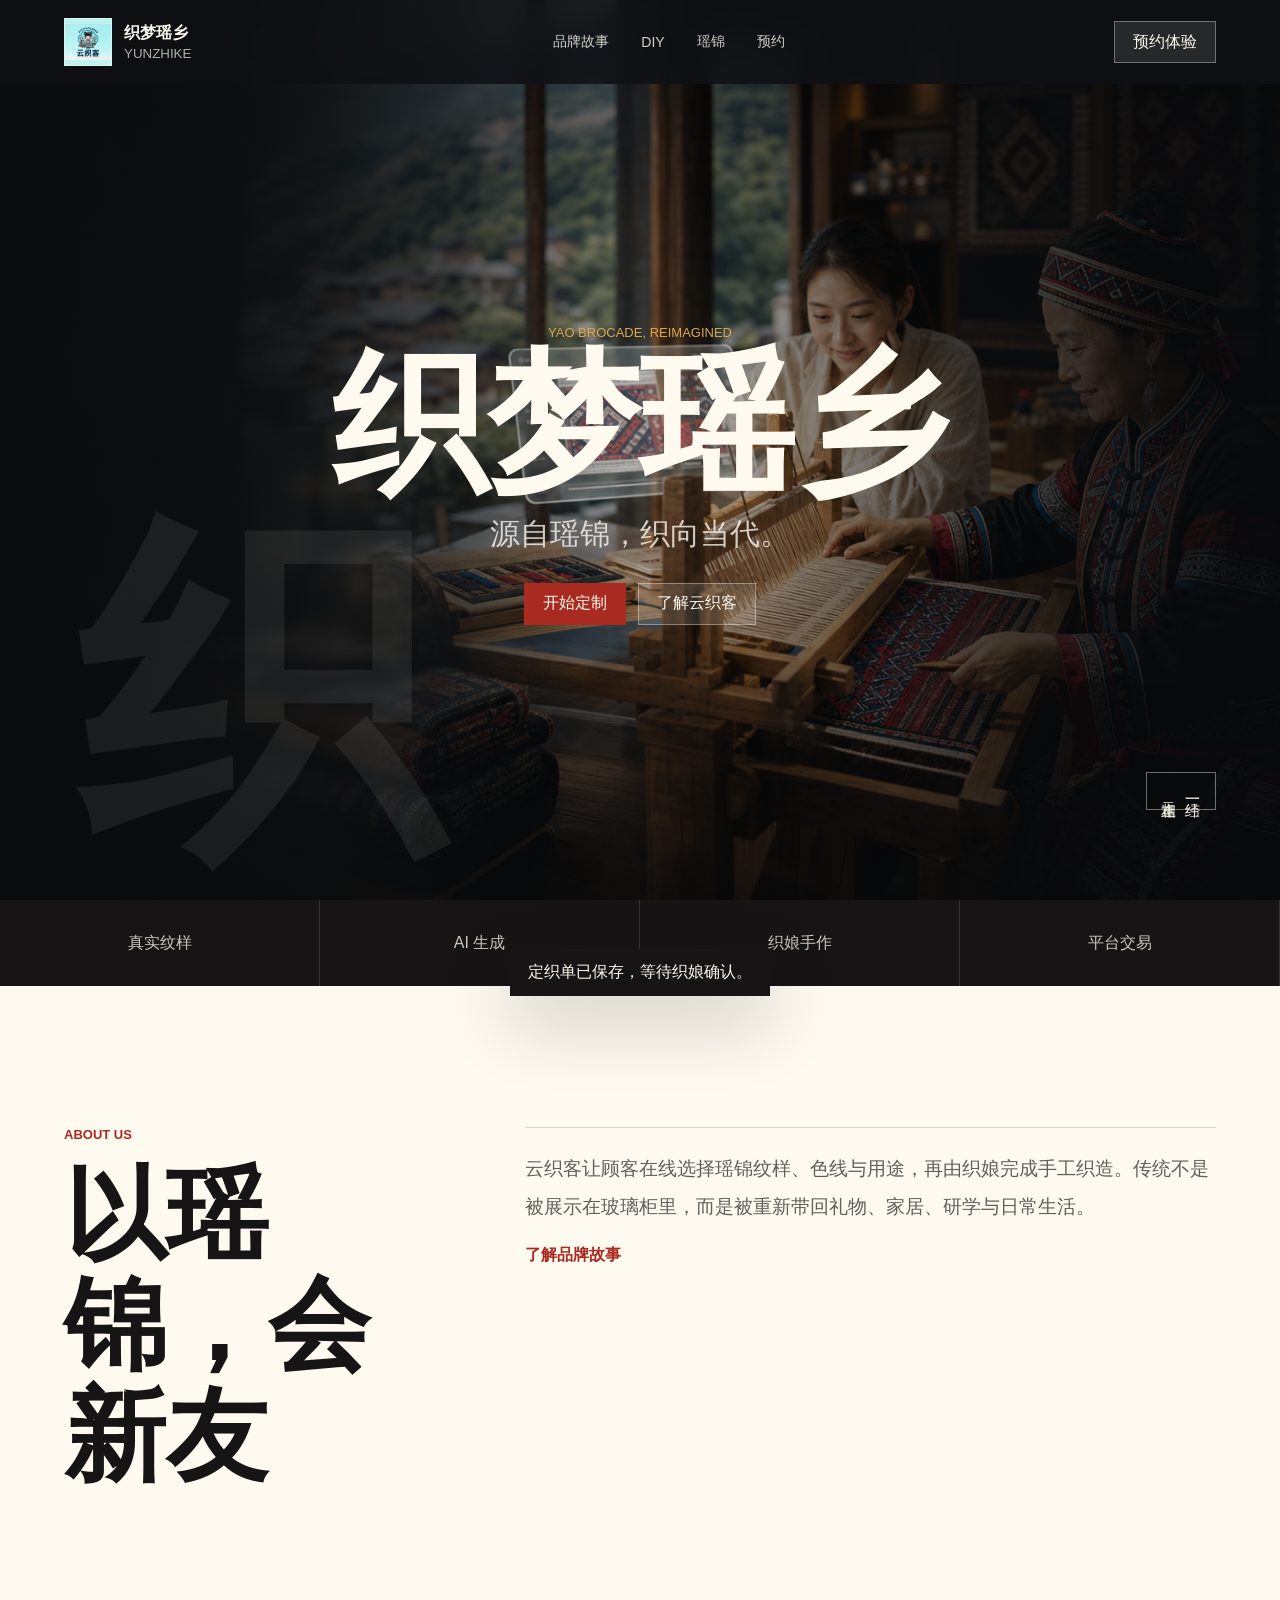
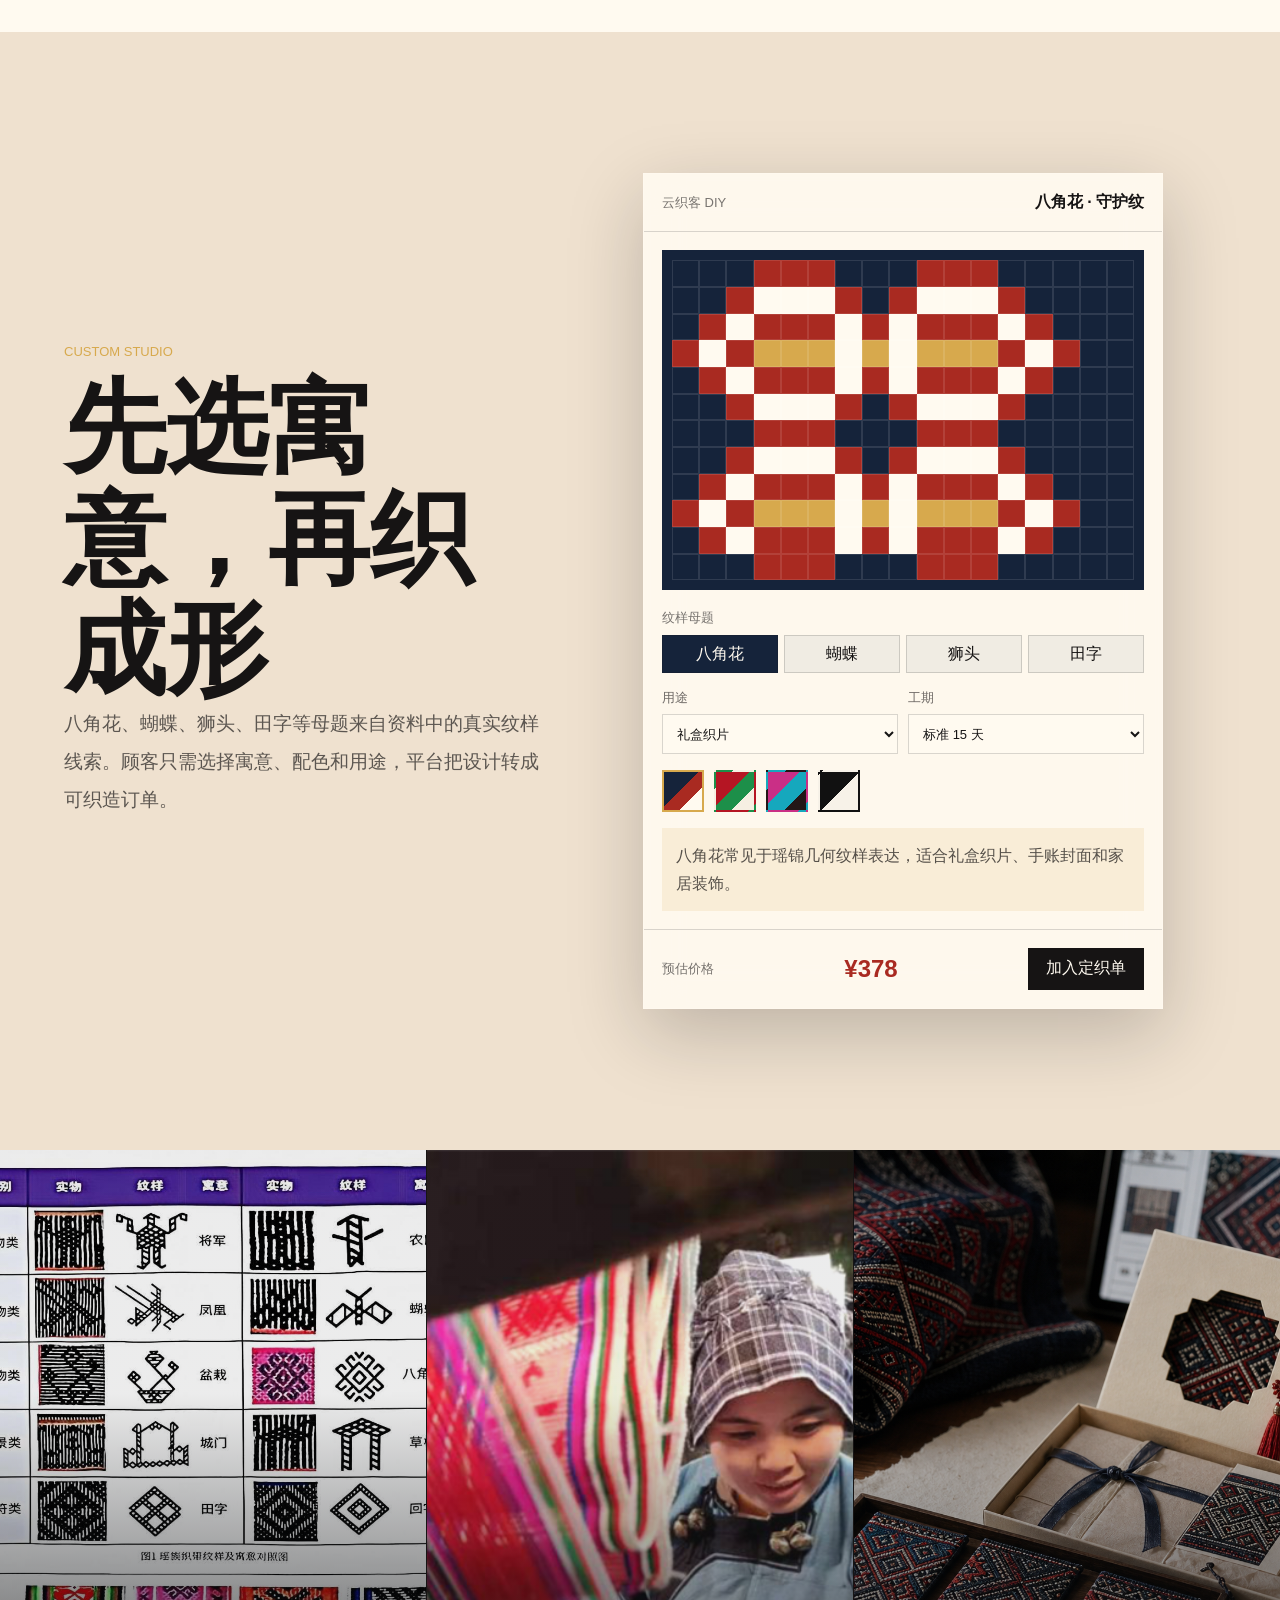
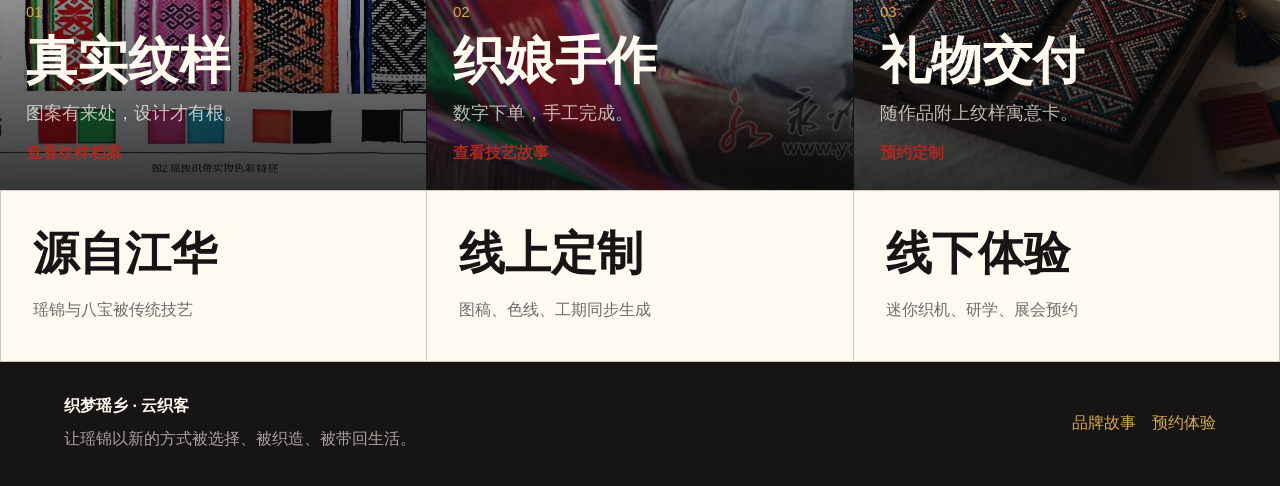
==== index.html @ 9e7a588e "Deploy website" ====
<!doctype html>
<html lang="zh-CN">
  <head>
    <meta charset="UTF-8" />
    <meta name="viewport" content="width=device-width, initial-scale=1.0" />
    <title>织梦瑶乡 · 云织客</title>
    <link rel="stylesheet" href="./styles.css" />
  </head>
  <body class="home-page">
    <header class="topbar solid">
      <a class="brand image-brand" href="./index.html" aria-label="云织客首页">
        <img src="./assets/yunjike-logo.png" alt="云织客 logo" />
        <span><strong>织梦瑶乡</strong><small>YUNZHIKE</small></span>
      </a>
      <nav class="nav-links" aria-label="页面导航">
        <a href="./promotion.html">品牌故事</a>
        <a href="#designer">DIY</a>
        <a href="#craft">瑶锦</a>
        <a href="./reserve.html">预约</a>
      </nav>
      <a class="ghost-link" href="./reserve.html">预约体验</a>
    </header>

    <main>
      <section class="brand-hero">
        <img src="./assets/hero-yunjike.png" alt="瑶乡工坊中织娘正在织造瑶锦" />
        <div class="brand-veil"></div>
        <div class="hero-symbol">织</div>
        <div class="brand-hero-copy">
          <p class="eyebrow">YAO BROCADE, REIMAGINED</p>
          <h1>织梦瑶乡</h1>
          <p>源自瑶锦，织向当代。</p>
          <div class="hero-actions">
            <a class="primary-action" href="#designer">开始定制</a>
            <a class="secondary-action" href="./promotion.html">了解云织客</a>
          </div>
        </div>
        <div class="vertical-seal">一经一纬<br />云上相逢</div>
      </section>

      <section class="brand-strip" aria-label="品牌关键词">
        <span>真实纹样</span>
        <span>AI 生成</span>
        <span>织娘手作</span>
        <span>平台交易</span>
      </section>

      <section class="chagee-section" id="about">
        <div class="orient-title">
          <p>ABOUT US</p>
          <h2>以瑶锦，会新友</h2>
        </div>
        <div class="orient-copy">
          <p>云织客让顾客在线选择瑶锦纹样、色线与用途，再由织娘完成手工织造。传统不是被展示在玻璃柜里，而是被重新带回礼物、家居、研学与日常生活。</p>
          <a href="./promotion.html">了解品牌故事</a>
        </div>
      </section>

      <section class="home-showcase" id="designer">
        <div class="showcase-copy">
          <p class="eyebrow">CUSTOM STUDIO</p>
          <h2>先选寓意，再织成形</h2>
          <p>八角花、蝴蝶、狮头、田字等母题来自资料中的真实纹样线索。顾客只需选择寓意、配色和用途，平台把设计转成可织造订单。</p>
        </div>
        <aside class="designer-panel inline-panel" aria-label="瑶织锦 DIY 定制面板">
          <div class="panel-head"><span>云织客 DIY</span><strong id="designName">八角花 · 守护纹</strong></div>
          <div class="loom-preview"><div class="woven-grid" id="wovenGrid"></div></div>
          <div class="control-block">
            <span class="control-label">纹样母题</span>
            <div class="segmented" role="group" aria-label="选择纹样">
              <button class="active" data-pattern="flower">八角花</button>
              <button data-pattern="butterfly">蝴蝶</button>
              <button data-pattern="lion">狮头</button>
              <button data-pattern="field">田字</button>
            </div>
          </div>
          <div class="control-row">
            <label>用途<select id="useSelect"><option value="38">香包挂件</option><option value="90" selected>礼盒织片</option><option value="160">家居挂画</option></select></label>
            <label>工期<select id="timeSelect"><option value="0">标准 15 天</option><option value="80">加急 7 天</option><option value="150">展会急单 3 天</option></select></label>
          </div>
          <div class="swatches" aria-label="选择配色">
            <button class="swatch active" data-palette="classic" aria-label="靛蓝朱红"></button>
            <button class="swatch green" data-palette="spring" aria-label="红绿生机"></button>
            <button class="swatch cyan" data-palette="festival" aria-label="玫红青蓝"></button>
            <button class="swatch ink" data-palette="ink" aria-label="黑白古纹"></button>
          </div>
          <div class="design-note" id="designNote">八角花常见于瑶锦几何纹样表达，适合礼盒织片、手账封面和家居装饰。</div>
          <div class="checkout-strip"><span>预估价格</span><strong id="price">¥418</strong><button id="saveDesign">加入定织单</button></div>
        </aside>
      </section>

      <section class="visual-chapters" id="craft">
        <article>
          <img src="./assets/pattern-reference.jpg" alt="资料中的瑶锦纹样图谱" />
          <div><span>01</span><h2>真实纹样</h2><p>图案有来处，设计才有根。</p><a href="./promotion.html#archive">查看纹样档案</a></div>
        </article>
        <article>
          <img src="./assets/sourced/jianghua-weaving.png" alt="织娘织造瑶锦" />
          <div><span>02</span><h2>织娘手作</h2><p>数字下单，手工完成。</p><a href="./promotion.html#craft-story">查看技艺故事</a></div>
        </article>
        <article>
          <img src="./assets/promo-product.png" alt="瑶锦定制礼盒" />
          <div><span>03</span><h2>礼物交付</h2><p>随作品附上纹样寓意卡。</p><a href="./reserve.html">预约定制</a></div>
        </article>
      </section>

      <section class="impact-band">
        <div><strong>源自江华</strong><span>瑶锦与八宝被传统技艺</span></div>
        <div><strong>线上定制</strong><span>图稿、色线、工期同步生成</span></div>
        <div><strong>线下体验</strong><span>迷你织机、研学、展会预约</span></div>
      </section>
    </main>

    <footer class="site-footer">
      <div><strong>织梦瑶乡 · 云织客</strong><p>让瑶锦以新的方式被选择、被织造、被带回生活。</p></div>
      <div class="footer-links"><a href="./promotion.html">品牌故事</a><a href="./reserve.html">预约体验</a></div>
    </footer>
    <div class="toast" id="toast" role="status" aria-live="polite">定织单已保存，等待织娘确认。</div>
    <script src="./script.js"></script>
  </body>
</html>
---- styles.css ----
:root {
  --ink: #161414;
  --paper: #f6efe2;
  --ivory: #fffaf0;
  --red: #a92a21;
  --indigo: #15233a;
  --teal: #1c8f8b;
  --gold: #d7a94d;
  --moss: #5b7a42;
  --line: rgba(22, 20, 20, 0.16);
  --shadow: 0 24px 70px rgba(17, 18, 22, 0.22);
}

/* Brand-home redesign inspired by premium new-Chinese official sites. */
.home-page {
  background: #f4eadb;
}

.brand-hero {
  position: relative;
  min-height: 100vh;
  overflow: hidden;
  display: grid;
  place-items: center;
  padding: 120px clamp(18px, 5vw, 70px) 70px;
  color: var(--ivory);
  text-align: center;
}

.brand-hero > img,
.brand-veil {
  position: absolute;
  inset: 0;
}

.brand-hero > img {
  width: 100%;
  height: 100%;
  object-fit: cover;
  z-index: -2;
}

.brand-veil {
  z-index: -1;
  background:
    radial-gradient(circle at 50% 45%, rgba(255, 250, 240, 0.04), rgba(8, 10, 12, 0.34) 34%, rgba(8, 10, 12, 0.74) 76%),
    linear-gradient(90deg, rgba(8, 10, 12, 0.74), rgba(8, 10, 12, 0.1), rgba(8, 10, 12, 0.72));
}

.hero-symbol {
  position: absolute;
  inset: auto auto 7vh 6vw;
  color: rgba(255, 250, 240, 0.07);
  font-size: clamp(180px, 28vw, 420px);
  line-height: 0.8;
  font-weight: 900;
}

.brand-hero-copy {
  position: relative;
  max-width: 820px;
}

.brand-hero-copy h1 {
  margin: 0 0 18px;
  font-size: clamp(72px, 12vw, 164px);
  line-height: 0.92;
}

.brand-hero-copy p:not(.eyebrow) {
  margin-bottom: 0;
  color: rgba(255, 250, 240, 0.78);
  font-size: clamp(20px, 2.4vw, 30px);
}

.brand-hero-copy .hero-actions {
  justify-content: center;
}

.vertical-seal {
  position: absolute;
  right: clamp(18px, 5vw, 70px);
  bottom: 10vh;
  padding: 18px 10px;
  border: 1px solid rgba(255, 250, 240, 0.42);
  color: rgba(255, 250, 240, 0.78);
  font-size: 15px;
  line-height: 1.6;
  writing-mode: vertical-rl;
}

.brand-strip {
  display: grid;
  grid-template-columns: repeat(4, 1fr);
  background: var(--ink);
  color: var(--ivory);
}

.brand-strip span {
  display: grid;
  place-items: center;
  min-height: 86px;
  border-right: 1px solid rgba(255, 250, 240, 0.14);
  color: rgba(255, 250, 240, 0.78);
}

.chagee-section,
.home-showcase {
  display: grid;
  gap: clamp(28px, 8vw, 120px);
  padding: clamp(76px, 11vw, 150px) clamp(18px, 5vw, 70px);
}

.chagee-section {
  grid-template-columns: minmax(260px, 0.52fr) minmax(0, 1fr);
  background: var(--ivory);
}

.home-showcase {
  grid-template-columns: minmax(0, 0.9fr) minmax(360px, 520px);
  align-items: center;
  background: #efe1cf;
}

.orient-title {
  display: grid;
  gap: 18px;
  align-content: start;
}

.orient-title p {
  margin: 0;
  color: var(--red);
  font-size: 13px;
  font-weight: 700;
}

.orient-title h2,
.showcase-copy h2 {
  font-size: clamp(42px, 8vw, 104px);
}

.orient-copy {
  max-width: 760px;
  padding-top: 22px;
  border-top: 1px solid var(--line);
}

.orient-copy p,
.showcase-copy p:not(.eyebrow) {
  color: rgba(22, 20, 20, 0.68);
  font-size: 19px;
  line-height: 2;
}

.orient-copy a,
.visual-chapters a {
  color: var(--red);
  font-weight: 700;
}

.showcase-copy {
  max-width: 720px;
}

.visual-chapters {
  display: grid;
  grid-template-columns: repeat(3, 1fr);
  gap: 1px;
  background: var(--ink);
}

.visual-chapters article {
  position: relative;
  min-height: 640px;
  overflow: hidden;
  color: var(--ivory);
}

.visual-chapters img {
  position: absolute;
  inset: 0;
  width: 100%;
  height: 100%;
  object-fit: cover;
  transition: transform 0.5s ease;
}

.visual-chapters article:hover img {
  transform: scale(1.04);
}

.visual-chapters article::after {
  content: "";
  position: absolute;
  inset: 0;
  background: linear-gradient(0deg, rgba(8, 10, 12, 0.82), rgba(8, 10, 12, 0.08) 62%);
}

.visual-chapters div {
  position: absolute;
  left: 26px;
  right: 26px;
  bottom: 26px;
  z-index: 1;
}

.visual-chapters span {
  color: var(--gold);
  font-size: 15px;
}

.visual-chapters h2 {
  margin: 12px 0;
  font-size: clamp(32px, 4vw, 58px);
}

.visual-chapters p {
  color: rgba(255, 250, 240, 0.72);
  font-size: 18px;
}

.impact-band {
  display: grid;
  grid-template-columns: repeat(3, 1fr);
  gap: 1px;
  background: var(--line);
  padding: 1px;
}

.impact-band div {
  display: grid;
  gap: 8px;
  min-height: 170px;
  padding: 32px;
  background: var(--ivory);
}

.impact-band strong {
  font-size: clamp(26px, 4vw, 46px);
}

.impact-band span {
  color: rgba(22, 20, 20, 0.62);
}

.archive-section {
  background: var(--paper);
}

.archive-layout {
  display: grid;
  grid-template-columns: minmax(320px, 0.78fr) minmax(0, 1fr);
  gap: clamp(28px, 5vw, 70px);
  align-items: center;
  margin-top: 34px;
}

.archive-layout img {
  width: 100%;
  max-height: 720px;
  object-fit: cover;
  box-shadow: var(--shadow);
}

.archive-copy {
  columns: 2;
  column-gap: 34px;
}

.archive-copy p,
.story-panel p:not(.eyebrow) {
  color: rgba(22, 20, 20, 0.68);
  font-size: 18px;
  line-height: 2;
}

.craft-story {
  background: var(--ivory);
}

.story-panel {
  display: grid;
  grid-template-columns: minmax(320px, 0.9fr) minmax(0, 1fr);
  gap: clamp(28px, 5vw, 70px);
  align-items: center;
}

.story-panel img {
  width: 100%;
  height: 560px;
  object-fit: cover;
}

.story-panel h2 {
  font-size: clamp(38px, 6vw, 82px);
}

@media (max-width: 980px) {
  .chagee-section,
  .home-showcase,
  .archive-layout,
  .story-panel,
  .visual-chapters,
  .impact-band {
    grid-template-columns: 1fr;
  }

  .visual-chapters article {
    min-height: 520px;
  }

  .archive-copy {
    columns: 1;
  }
}

@media (max-width: 620px) {
  .brand-hero {
    text-align: left;
    place-items: end start;
  }

  .brand-hero-copy .hero-actions {
    justify-content: flex-start;
  }

  .brand-strip {
    grid-template-columns: 1fr;
  }

  .vertical-seal {
    display: none;
  }
}

* {
  box-sizing: border-box;
}

html {
  scroll-behavior: smooth;
}

body {
  margin: 0;
  background:
    linear-gradient(90deg, rgba(169, 42, 33, 0.05) 1px, transparent 1px),
    linear-gradient(180deg, rgba(21, 35, 58, 0.05) 1px, transparent 1px),
    var(--paper);
  background-size: 38px 38px;
  color: var(--ink);
  font-family: "PingFang SC", "Microsoft YaHei", Arial, sans-serif;
}

a {
  color: inherit;
  text-decoration: none;
}

button,
select {
  font: inherit;
}

.topbar {
  position: fixed;
  top: 0;
  left: 0;
  right: 0;
  z-index: 20;
  display: flex;
  align-items: center;
  justify-content: space-between;
  gap: 24px;
  padding: 18px clamp(18px, 5vw, 70px);
  color: var(--ivory);
  background: linear-gradient(180deg, rgba(10, 12, 14, 0.76), rgba(10, 12, 14, 0.18));
  backdrop-filter: blur(16px);
}

.brand {
  display: flex;
  align-items: center;
  gap: 12px;
  min-width: 160px;
}

.brand-mark {
  display: grid;
  place-items: center;
  width: 38px;
  height: 38px;
  border: 1px solid rgba(255, 250, 240, 0.46);
  background: rgba(169, 42, 33, 0.72);
}

.brand strong,
.brand small {
  display: block;
}

.brand small {
  margin-top: 2px;
  color: rgba(255, 250, 240, 0.68);
}

.nav-links {
  display: flex;
  align-items: center;
  justify-content: center;
  gap: clamp(14px, 2.5vw, 34px);
  font-size: 14px;
  color: rgba(255, 250, 240, 0.82);
}

.ghost-link,
.primary-action,
.secondary-action,
#saveDesign {
  display: inline-flex;
  align-items: center;
  justify-content: center;
  min-height: 42px;
  padding: 0 18px;
  border: 1px solid rgba(255, 250, 240, 0.36);
  background: rgba(255, 250, 240, 0.1);
  color: var(--ivory);
}

.hero {
  position: relative;
  min-height: 100vh;
  overflow: hidden;
  display: grid;
  grid-template-columns: minmax(0, 1fr) minmax(360px, 470px);
  align-items: end;
  gap: clamp(24px, 5vw, 70px);
  padding: 112px clamp(18px, 5vw, 70px) 54px;
  color: var(--ivory);
}

.hero > img {
  position: absolute;
  inset: 0;
  width: 100%;
  height: 100%;
  object-fit: cover;
  z-index: -2;
}

.hero-scrim {
  position: absolute;
  inset: 0;
  z-index: -1;
  background:
    linear-gradient(90deg, rgba(8, 10, 12, 0.86) 0%, rgba(8, 10, 12, 0.6) 34%, rgba(8, 10, 12, 0.14) 74%),
    linear-gradient(0deg, rgba(8, 10, 12, 0.54), transparent 42%);
}

.hero-content {
  max-width: 700px;
  padding-bottom: 42px;
}

.eyebrow {
  margin: 0 0 14px;
  color: var(--gold);
  font-size: 13px;
  letter-spacing: 0;
  text-transform: uppercase;
}

h1,
h2,
h3,
p {
  margin-top: 0;
}

h1 {
  margin-bottom: 18px;
  font-size: clamp(54px, 9vw, 116px);
  line-height: 0.95;
  font-weight: 800;
}

.hero-copy {
  max-width: 540px;
  color: rgba(255, 250, 240, 0.78);
  font-size: clamp(17px, 2vw, 22px);
  line-height: 1.75;
}

.hero-actions {
  display: flex;
  flex-wrap: wrap;
  gap: 12px;
  margin-top: 28px;
}

.primary-action {
  border-color: transparent;
  background: var(--red);
}

.secondary-action {
  background: rgba(255, 250, 240, 0.12);
}

.designer-panel {
  align-self: end;
  background: rgba(255, 250, 240, 0.92);
  color: var(--ink);
  box-shadow: var(--shadow);
  border: 1px solid rgba(255, 250, 240, 0.42);
  backdrop-filter: blur(18px);
}

.panel-head,
.checkout-strip {
  display: flex;
  align-items: center;
  justify-content: space-between;
  gap: 16px;
  padding: 18px;
  border-bottom: 1px solid var(--line);
}

.panel-head span,
.control-label,
.checkout-strip span,
.feature-photo span {
  color: rgba(22, 20, 20, 0.58);
  font-size: 13px;
}

.loom-preview {
  padding: 18px;
}

.woven-grid {
  display: grid;
  grid-template-columns: repeat(17, 1fr);
  aspect-ratio: 17 / 12;
  overflow: hidden;
  border: 10px solid var(--indigo);
  background: var(--ivory);
  box-shadow: inset 0 0 0 2px rgba(255, 250, 240, 0.7);
}

.cell {
  min-width: 0;
  background: var(--c, var(--ivory));
  border: 1px solid rgba(255, 255, 255, 0.11);
}

.control-block,
.control-row,
.swatches {
  padding: 0 18px 16px;
}

.segmented {
  display: grid;
  grid-template-columns: repeat(4, 1fr);
  gap: 6px;
  margin-top: 8px;
}

.segmented button {
  min-height: 38px;
  border: 1px solid var(--line);
  background: rgba(21, 35, 58, 0.06);
  color: var(--ink);
  cursor: pointer;
}

.segmented button.active {
  background: var(--indigo);
  color: var(--ivory);
}

.control-row {
  display: grid;
  grid-template-columns: 1fr 1fr;
  gap: 10px;
}

.control-row label {
  display: grid;
  gap: 7px;
  color: rgba(22, 20, 20, 0.62);
  font-size: 13px;
}

select {
  width: 100%;
  min-height: 40px;
  border: 1px solid var(--line);
  background: var(--ivory);
  color: var(--ink);
  padding: 0 10px;
}

.swatches {
  display: flex;
  gap: 10px;
}

.swatch {
  width: 42px;
  height: 42px;
  border: 2px solid transparent;
  cursor: pointer;
  background: linear-gradient(135deg, #15233a 0 45%, #a92a21 45% 70%, #fffaf0 70%);
}

.swatch.green {
  background: linear-gradient(135deg, #b51523 0 44%, #1d8f49 44% 70%, #f6efe2 70%);
}

.swatch.cyan {
  background: linear-gradient(135deg, #ca2f86 0 42%, #16a8bd 42% 72%, #231717 72%);
}

.swatch.ink {
  background: linear-gradient(135deg, #111 0 52%, #f7f2e8 52%);
}

.swatch.active {
  border-color: var(--gold);
}

.checkout-strip {
  border-top: 1px solid var(--line);
  border-bottom: 0;
}

.checkout-strip strong {
  font-size: 24px;
  color: var(--red);
}

#saveDesign {
  border: 0;
  background: var(--ink);
  cursor: pointer;
}

.ticker {
  display: grid;
  grid-template-columns: repeat(4, 1fr);
  gap: 1px;
  background: var(--ink);
  color: var(--ivory);
}

.ticker span,
.ticker strong {
  padding: 18px clamp(16px, 3vw, 34px);
  background: var(--ink);
}

.ticker span {
  color: rgba(255, 250, 240, 0.58);
}

.ticker strong {
  color: var(--gold);
}

.section {
  padding: clamp(72px, 9vw, 120px) clamp(18px, 5vw, 70px);
}

.section-title {
  max-width: 780px;
  margin-bottom: 34px;
}

h2 {
  margin-bottom: 0;
  font-size: clamp(32px, 5vw, 64px);
  line-height: 1.08;
}

.reference-grid {
  display: grid;
  grid-template-columns: 1.15fr 0.85fr;
  grid-template-rows: repeat(2, minmax(220px, 1fr));
  gap: 18px;
}

.feature-photo {
  position: relative;
  min-height: 270px;
  overflow: hidden;
  background: var(--ink);
}

.feature-photo.large {
  grid-row: span 2;
}

.feature-photo img,
.artisan-visual img {
  width: 100%;
  height: 100%;
  object-fit: cover;
  display: block;
}

.feature-photo::after {
  content: "";
  position: absolute;
  inset: 0;
  background: linear-gradient(0deg, rgba(12, 13, 16, 0.72), transparent 50%);
}

.feature-photo div {
  position: absolute;
  left: 22px;
  right: 22px;
  bottom: 20px;
  z-index: 1;
  color: var(--ivory);
}

.feature-photo strong {
  display: block;
  margin-top: 8px;
  font-size: clamp(18px, 2vw, 25px);
  line-height: 1.35;
}

.market {
  background: var(--ivory);
}

.flow {
  display: grid;
  grid-template-columns: repeat(4, 1fr);
  gap: 1px;
  background: var(--line);
  border: 1px solid var(--line);
}

.flow article {
  min-height: 260px;
  padding: 26px;
  background: var(--ivory);
}

.flow span {
  display: block;
  margin-bottom: 42px;
  color: var(--red);
  font-size: 32px;
  font-weight: 800;
}

.flow h3 {
  font-size: 24px;
  margin-bottom: 12px;
}

.flow p,
.console-list span {
  color: rgba(22, 20, 20, 0.64);
  line-height: 1.8;
}

.artisan {
  display: grid;
  grid-template-columns: minmax(0, 1fr) minmax(330px, 0.72fr);
  gap: clamp(28px, 5vw, 70px);
  align-items: center;
}

.artisan-visual {
  display: grid;
  grid-template-columns: 1fr 0.78fr;
  gap: 14px;
  align-items: end;
}

.artisan-visual img {
  min-height: 470px;
}

.artisan-visual img + img {
  min-height: 360px;
}

.console-list {
  margin-top: 28px;
  border-top: 1px solid var(--line);
}

.console-list div {
  display: grid;
  gap: 6px;
  padding: 18px 0;
  border-bottom: 1px solid var(--line);
}

.toast {
  position: fixed;
  left: 50%;
  bottom: 24px;
  z-index: 30;
  transform: translate(-50%, 120px);
  padding: 13px 18px;
  background: var(--ink);
  color: var(--ivory);
  box-shadow: var(--shadow);
  transition: transform 0.25s ease;
}

.toast.show {
  transform: translate(-50%, 0);
}

.topbar.solid {
  background: rgba(14, 17, 20, 0.86);
}

.image-brand img {
  width: 48px;
  height: 48px;
  object-fit: contain;
  border: 1px solid rgba(255, 250, 240, 0.42);
  background: #bff1ef;
}

.dense-hero {
  min-height: 94vh;
  grid-template-columns: minmax(0, 0.95fr);
  align-items: center;
}

.dense-hero .hero-content {
  max-width: 920px;
  padding-bottom: 0;
}

.dense-hero h1,
.promo-hero h1,
.reserve-hero h1 {
  max-width: 980px;
  font-size: clamp(42px, 6.2vw, 86px);
  line-height: 1.05;
}

.hero-proof {
  display: grid;
  grid-template-columns: repeat(3, minmax(0, 1fr));
  gap: 1px;
  max-width: 820px;
  margin-top: 34px;
  background: rgba(255, 250, 240, 0.2);
}

.hero-proof div {
  padding: 18px;
  background: rgba(8, 10, 12, 0.42);
  backdrop-filter: blur(10px);
}

.hero-proof strong,
.hero-proof span {
  display: block;
}

.hero-proof span {
  margin-top: 8px;
  color: rgba(255, 250, 240, 0.66);
  line-height: 1.55;
}

.split-section {
  display: grid;
  grid-template-columns: minmax(0, 0.85fr) minmax(360px, 520px);
  gap: clamp(28px, 5vw, 76px);
  align-items: center;
}

.section-title p:not(.eyebrow),
.wide-title p {
  margin-top: 18px;
  color: rgba(22, 20, 20, 0.64);
  font-size: 17px;
  line-height: 1.9;
}

.inline-panel {
  width: 100%;
}

.design-note {
  margin: 0 18px 18px;
  padding: 14px;
  background: rgba(215, 169, 77, 0.14);
  color: rgba(22, 20, 20, 0.72);
  line-height: 1.7;
}

.wide-title {
  max-width: 1040px;
}

.knowledge-grid,
.function-grid,
.campaign-grid {
  display: grid;
  grid-template-columns: repeat(4, 1fr);
  gap: 16px;
}

.source-card,
.function-grid article {
  min-height: 260px;
  padding: 24px;
  background: var(--ivory);
  border: 1px solid var(--line);
}

.source-card.image-card {
  padding: 0;
  overflow: hidden;
}

.source-card.image-card img {
  width: 100%;
  height: 250px;
  object-fit: cover;
  display: block;
}

.source-card h3,
.source-card p,
.function-grid strong,
.function-grid p {
  margin-left: 0;
  padding-left: 0;
}

.source-card.image-card h3,
.source-card.image-card p {
  padding-left: 22px;
  padding-right: 22px;
}

.source-card.image-card h3 {
  margin-top: 20px;
}

.source-card p,
.function-grid p {
  color: rgba(22, 20, 20, 0.64);
  line-height: 1.85;
}

.big-number {
  display: block;
  margin-bottom: 48px;
  color: var(--red);
  font-size: 72px;
  font-weight: 800;
}

.function-grid {
  grid-template-columns: repeat(3, 1fr);
}

.function-grid article {
  min-height: 220px;
}

.function-grid strong {
  display: block;
  margin-bottom: 18px;
  font-size: 22px;
}

.ink-action {
  display: inline-flex;
  align-items: center;
  justify-content: center;
  min-height: 44px;
  margin-top: 22px;
  padding: 0 20px;
  border: 0;
  background: var(--ink);
  color: var(--ivory);
  cursor: pointer;
}

.ink-action.full {
  width: 100%;
}

.site-footer {
  display: flex;
  justify-content: space-between;
  gap: 24px;
  padding: 34px clamp(18px, 5vw, 70px);
  background: var(--ink);
  color: var(--ivory);
}

.site-footer p {
  max-width: 720px;
  margin: 8px 0 0;
  color: rgba(255, 250, 240, 0.62);
  line-height: 1.7;
}

.footer-links {
  display: flex;
  gap: 16px;
  align-items: center;
  color: var(--gold);
}

.promo-page {
  background: #eef8f5;
}

.promo-hero {
  min-height: 100vh;
  display: grid;
  grid-template-columns: minmax(330px, 0.72fr) minmax(0, 1fr);
  gap: clamp(30px, 6vw, 90px);
  align-items: center;
  padding: 120px clamp(18px, 5vw, 70px) 70px;
  background:
    radial-gradient(circle at 20% 30%, rgba(28, 143, 139, 0.18), transparent 34%),
    linear-gradient(135deg, #d7f8f3, #fff8eb 62%, #f3d6c9);
}

.promo-logo-stage {
  display: grid;
  place-items: center;
  min-height: 620px;
  background: rgba(255, 255, 255, 0.36);
  border: 1px solid rgba(21, 35, 58, 0.12);
  box-shadow: 0 30px 80px rgba(21, 35, 58, 0.16);
}

.promo-logo-stage img {
  width: min(82%, 560px);
  height: auto;
}

.promo-copy p:not(.eyebrow),
.reserve-hero p {
  max-width: 720px;
  color: rgba(22, 20, 20, 0.7);
  font-size: 19px;
  line-height: 1.95;
}

.promo-copy .secondary-action {
  color: var(--ink);
  border-color: rgba(22, 20, 20, 0.2);
}

.campaign-section {
  background: var(--ivory);
}

.campaign-line {
  display: grid;
  grid-template-columns: 160px 1fr;
  gap: 24px;
  align-items: baseline;
  margin-bottom: 26px;
}

.campaign-line span {
  color: rgba(22, 20, 20, 0.56);
}

.campaign-line strong {
  font-size: clamp(28px, 5vw, 58px);
  line-height: 1.12;
}

.campaign-grid {
  grid-template-columns: repeat(3, 1fr);
}

.campaign-grid article {
  background: var(--paper);
  border: 1px solid var(--line);
}

.campaign-grid img {
  width: 100%;
  height: 270px;
  object-fit: cover;
  display: block;
}

.campaign-grid h2,
.campaign-grid p {
  padding: 0 22px;
}

.campaign-grid h2 {
  margin-top: 22px;
  font-size: 34px;
}

.campaign-grid p {
  color: rgba(22, 20, 20, 0.64);
  line-height: 1.85;
  padding-bottom: 22px;
}

.slogan-wall {
  display: grid;
  grid-template-columns: repeat(5, 1fr);
  gap: 1px;
  background: var(--ink);
  padding: 1px;
}

.slogan-wall p {
  display: grid;
  place-items: center;
  min-height: 180px;
  margin: 0;
  background: var(--paper);
  color: var(--red);
  font-size: clamp(24px, 4vw, 54px);
  font-weight: 800;
}

.reserve-hero {
  display: grid;
  grid-template-columns: minmax(0, 0.82fr) minmax(320px, 0.68fr);
  gap: clamp(28px, 5vw, 70px);
  align-items: center;
  padding: 130px clamp(18px, 5vw, 70px) 60px;
  background: var(--ivory);
}

.reserve-hero img {
  width: 100%;
  height: 520px;
  object-fit: cover;
}

.reservation-layout {
  display: grid;
  grid-template-columns: minmax(320px, 520px) minmax(0, 1fr);
  gap: clamp(28px, 5vw, 72px);
  align-items: start;
}

.reserve-form {
  display: grid;
  gap: 15px;
  padding: 28px;
  background: var(--ivory);
  border: 1px solid var(--line);
  box-shadow: var(--shadow);
}

.reserve-form label {
  display: grid;
  gap: 8px;
  color: rgba(22, 20, 20, 0.64);
}

.reserve-form input,
.reserve-form textarea {
  width: 100%;
  border: 1px solid var(--line);
  background: #fff;
  padding: 12px;
  font: inherit;
  color: var(--ink);
}

.reserve-total {
  display: flex;
  align-items: center;
  justify-content: space-between;
  padding: 16px;
  background: rgba(169, 42, 33, 0.08);
}

.reserve-total strong {
  color: var(--red);
  font-size: 28px;
}

.reserve-side {
  display: grid;
  gap: 24px;
}

.slot-list {
  display: grid;
  grid-template-columns: repeat(2, 1fr);
  gap: 12px;
}

.slot-list div {
  padding: 22px;
  background: var(--ivory);
  border: 1px solid var(--line);
}

.slot-list strong,
.slot-list span {
  display: block;
}

.slot-list span {
  margin-top: 8px;
  color: rgba(22, 20, 20, 0.62);
  line-height: 1.7;
}

.reserve-side img {
  width: 100%;
  max-height: 420px;
  object-fit: cover;
}

@media (max-width: 980px) {
  .nav-links {
    display: none;
  }

  .hero {
    min-height: auto;
    grid-template-columns: 1fr;
    padding-top: 96px;
  }

  .designer-panel {
    width: min(100%, 560px);
  }

  .ticker,
  .flow {
    grid-template-columns: repeat(2, 1fr);
  }

  .reference-grid,
  .artisan,
  .split-section,
  .promo-hero,
  .reserve-hero,
  .reservation-layout {
    grid-template-columns: 1fr;
  }

  .knowledge-grid,
  .function-grid,
  .campaign-grid,
  .slot-list {
    grid-template-columns: repeat(2, 1fr);
  }

  .feature-photo.large {
    grid-row: auto;
  }
}

@media (max-width: 620px) {
  .topbar {
    padding: 14px 16px;
  }

  .ghost-link {
    display: none;
  }

  .hero {
    padding: 88px 16px 30px;
  }

  .hero-content {
    padding-bottom: 12px;
  }

  .segmented,
  .control-row,
  .ticker,
  .flow,
  .artisan-visual,
  .knowledge-grid,
  .function-grid,
  .campaign-grid,
  .slot-list,
  .hero-proof,
  .slogan-wall {
    grid-template-columns: 1fr;
  }

  .campaign-line {
    grid-template-columns: 1fr;
  }

  .promo-logo-stage {
    min-height: 420px;
  }

  .reserve-hero img {
    height: 320px;
  }

  .checkout-strip {
    align-items: stretch;
    flex-direction: column;
  }

  .section {
    padding-left: 16px;
    padding-right: 16px;
  }

  .artisan-visual img,
  .artisan-visual img + img {
    min-height: 260px;
  }
}
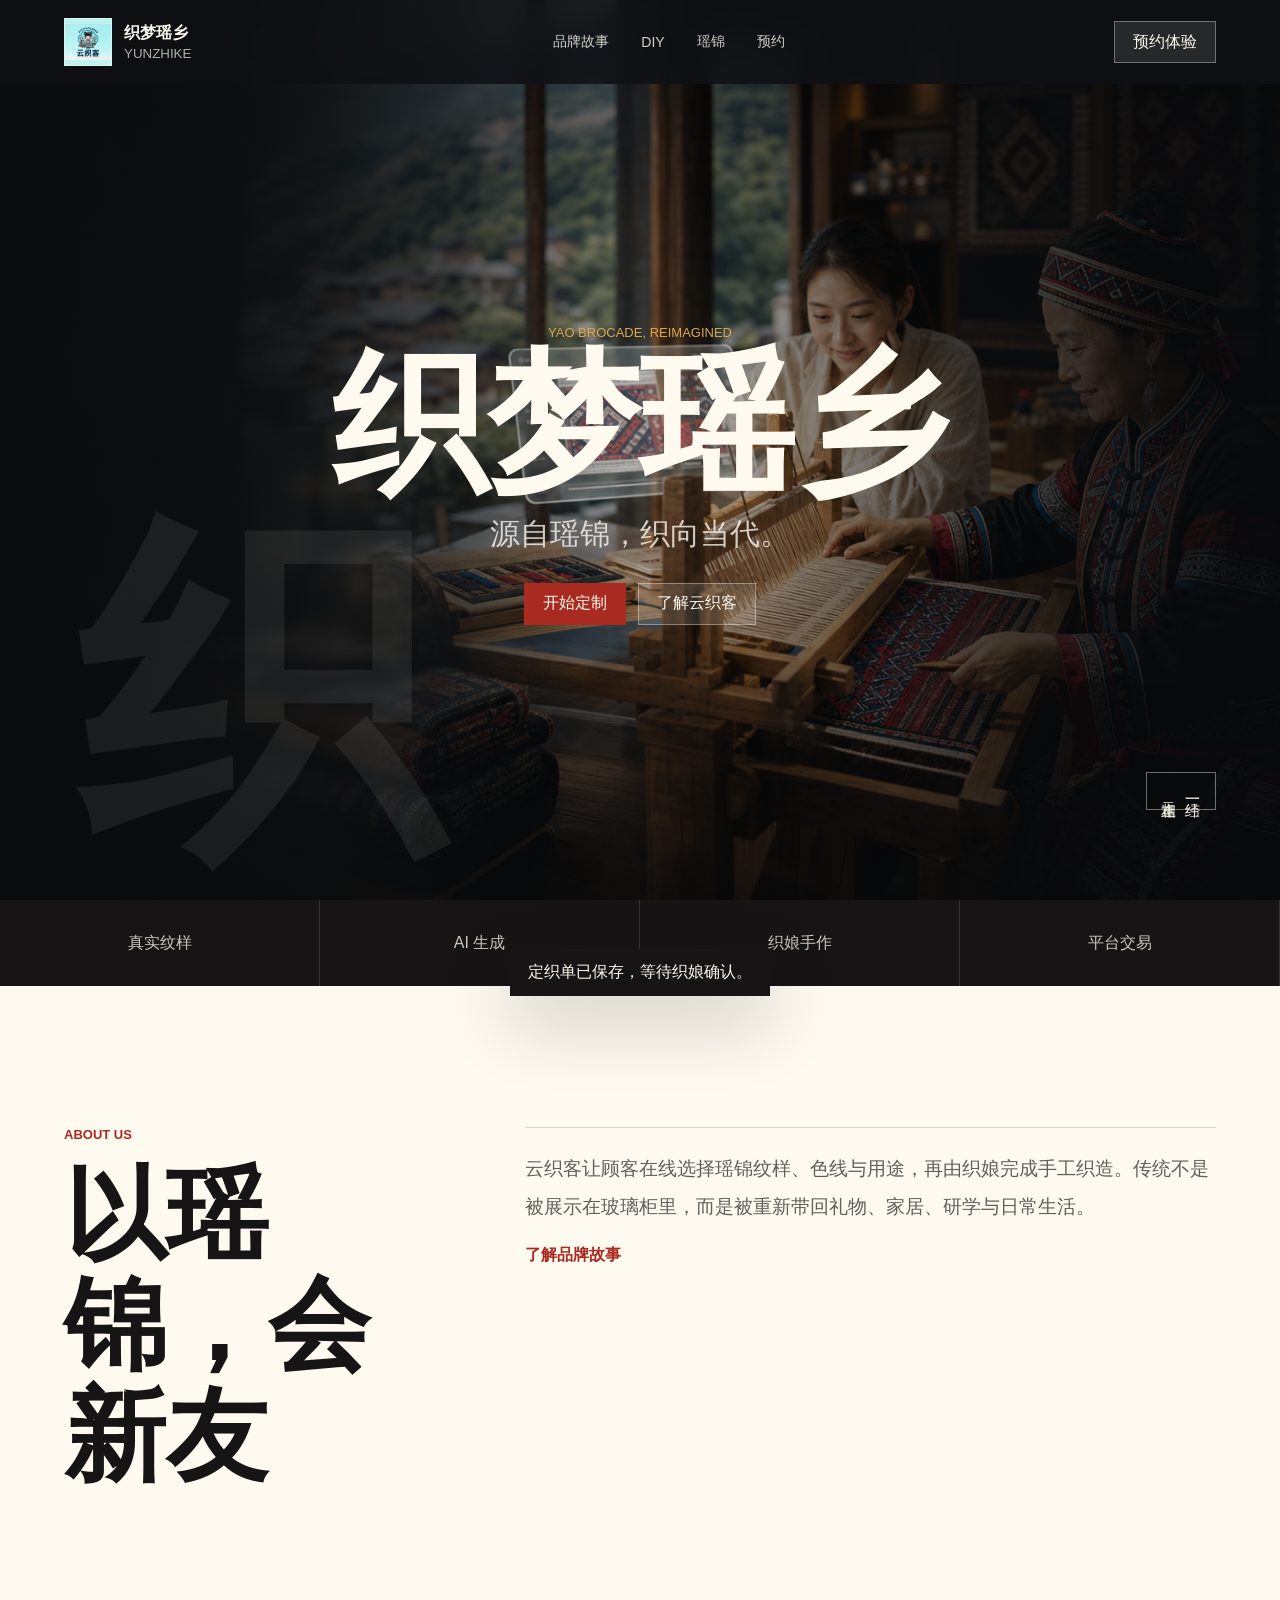
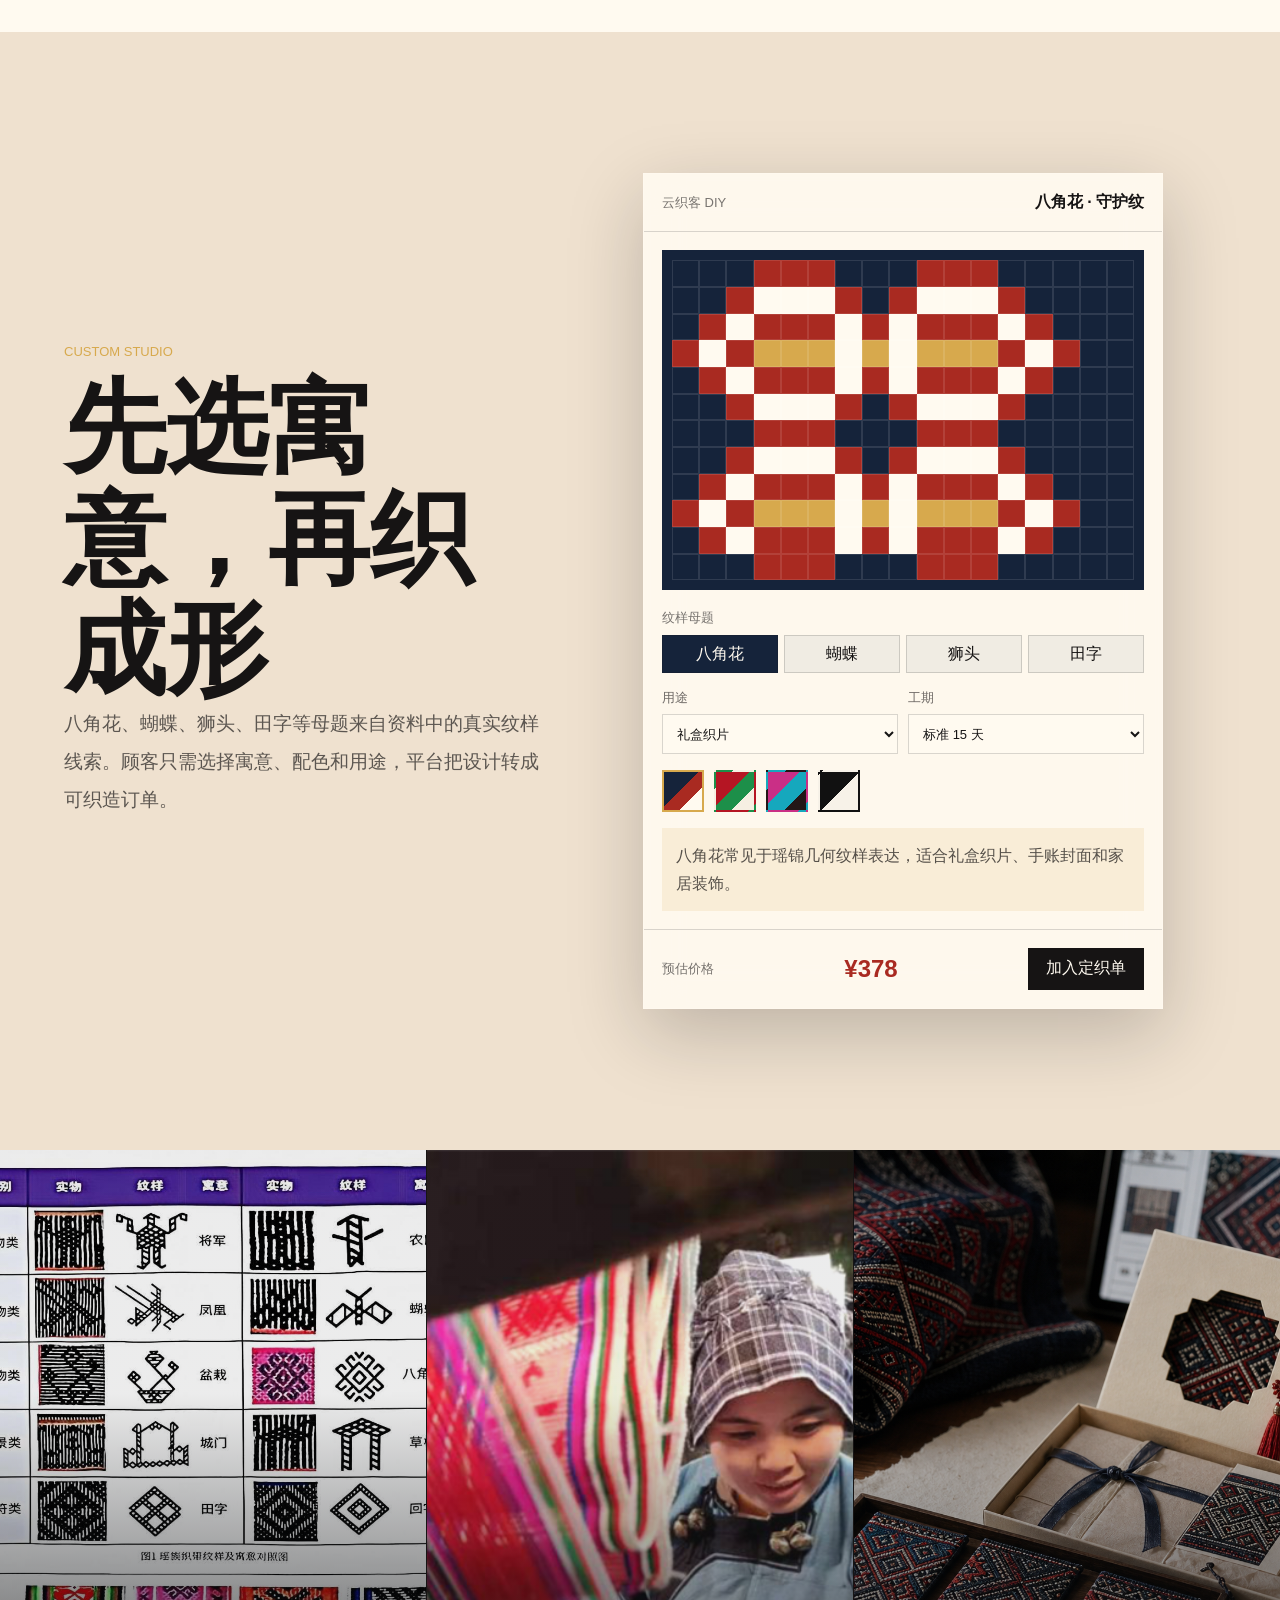
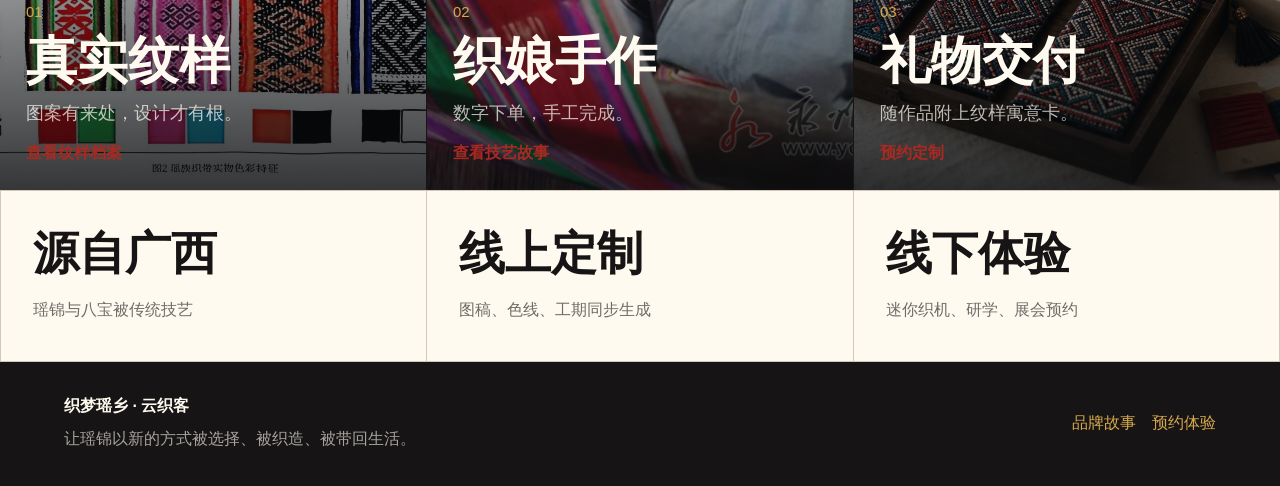
==== commit 5e122cf5: "Update index.html" ====
--- a/index.html
+++ b/index.html
@@ -105,7 +105,7 @@
       </section>
 
       <section class="impact-band">
-        <div><strong>源自江华</strong><span>瑶锦与八宝被传统技艺</span></div>
+        <div><strong>源自广西</strong><span>瑶锦与八宝被传统技艺</span></div>
         <div><strong>线上定制</strong><span>图稿、色线、工期同步生成</span></div>
         <div><strong>线下体验</strong><span>迷你织机、研学、展会预约</span></div>
       </section>
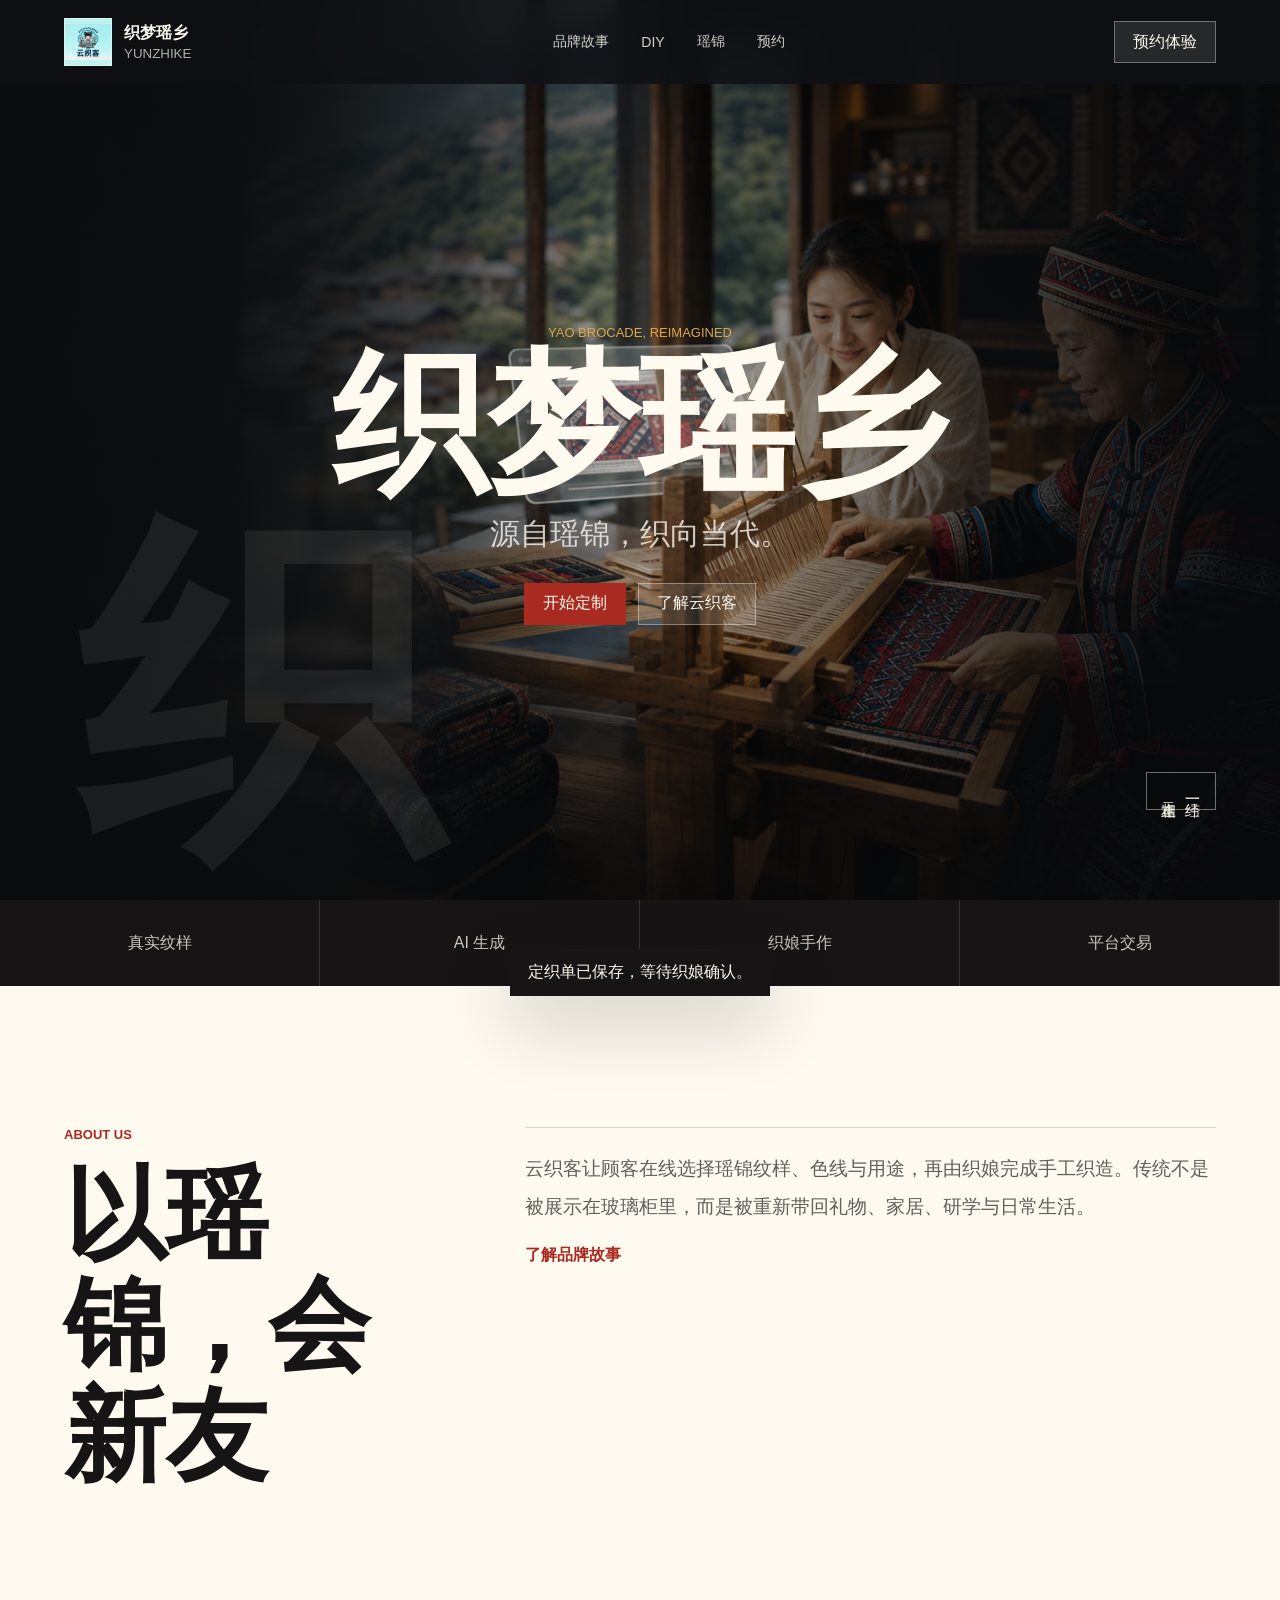
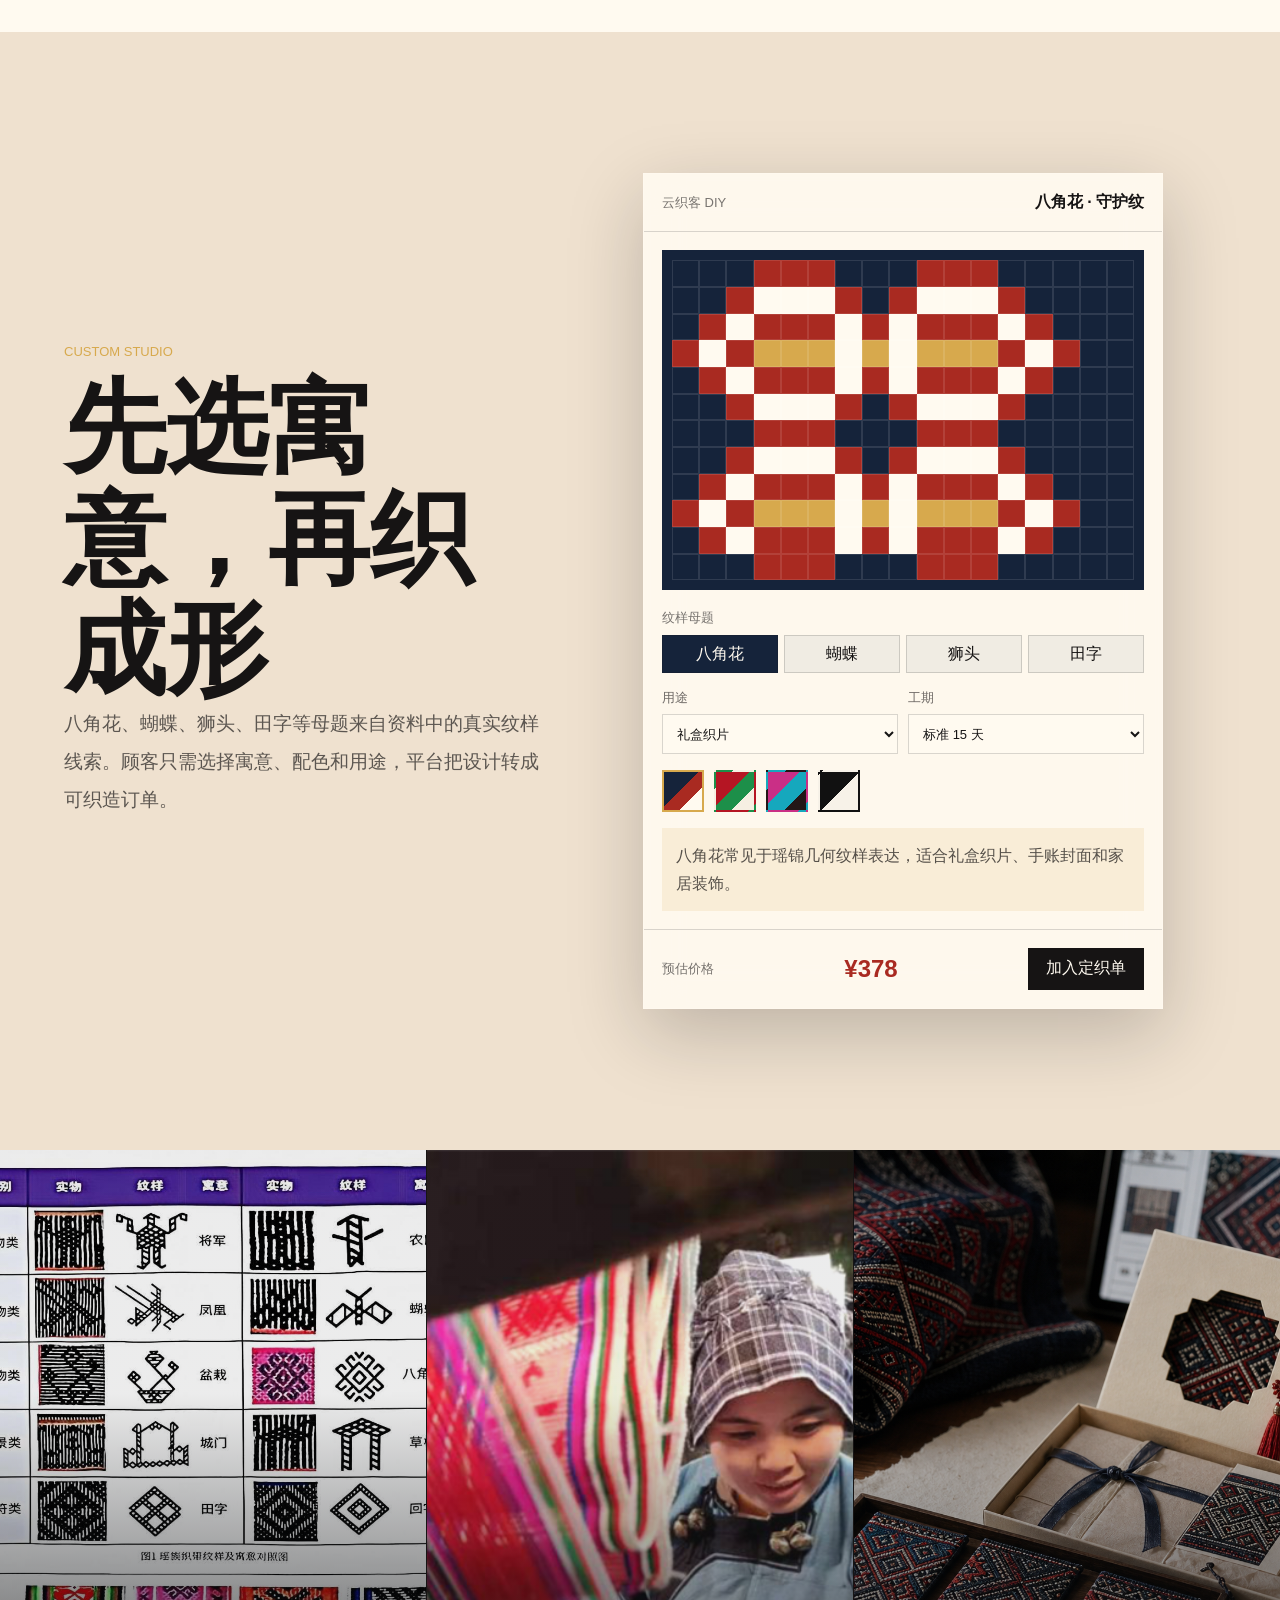
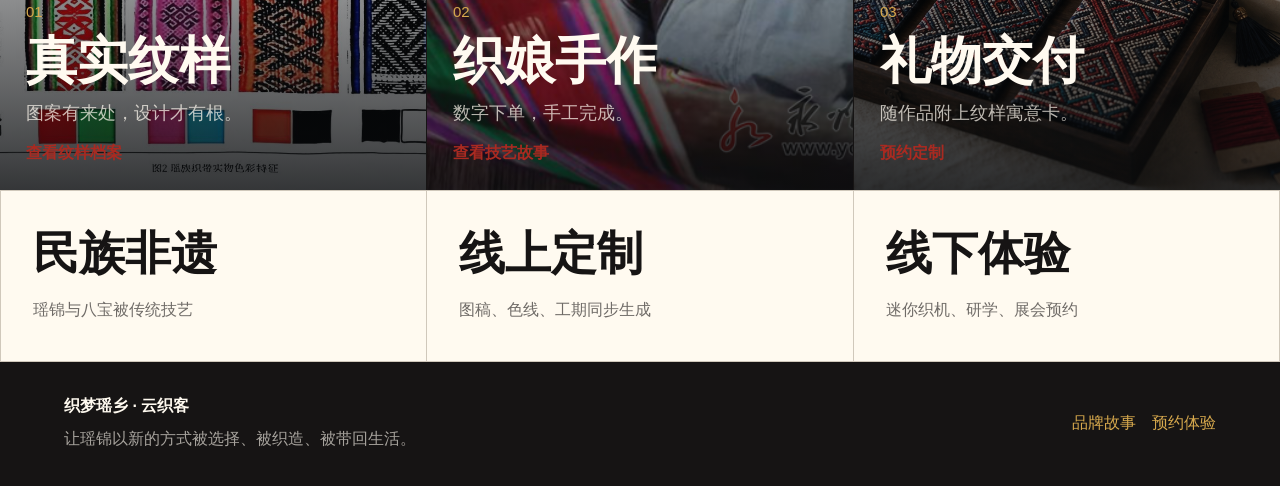
==== commit f7021f55: "Update index.html" ====
--- a/index.html
+++ b/index.html
@@ -105,7 +105,7 @@
       </section>
 
       <section class="impact-band">
-        <div><strong>源自广西</strong><span>瑶锦与八宝被传统技艺</span></div>
+        <div><strong>民族非遗</strong><span>瑶锦与八宝被传统技艺</span></div>
         <div><strong>线上定制</strong><span>图稿、色线、工期同步生成</span></div>
         <div><strong>线下体验</strong><span>迷你织机、研学、展会预约</span></div>
       </section>
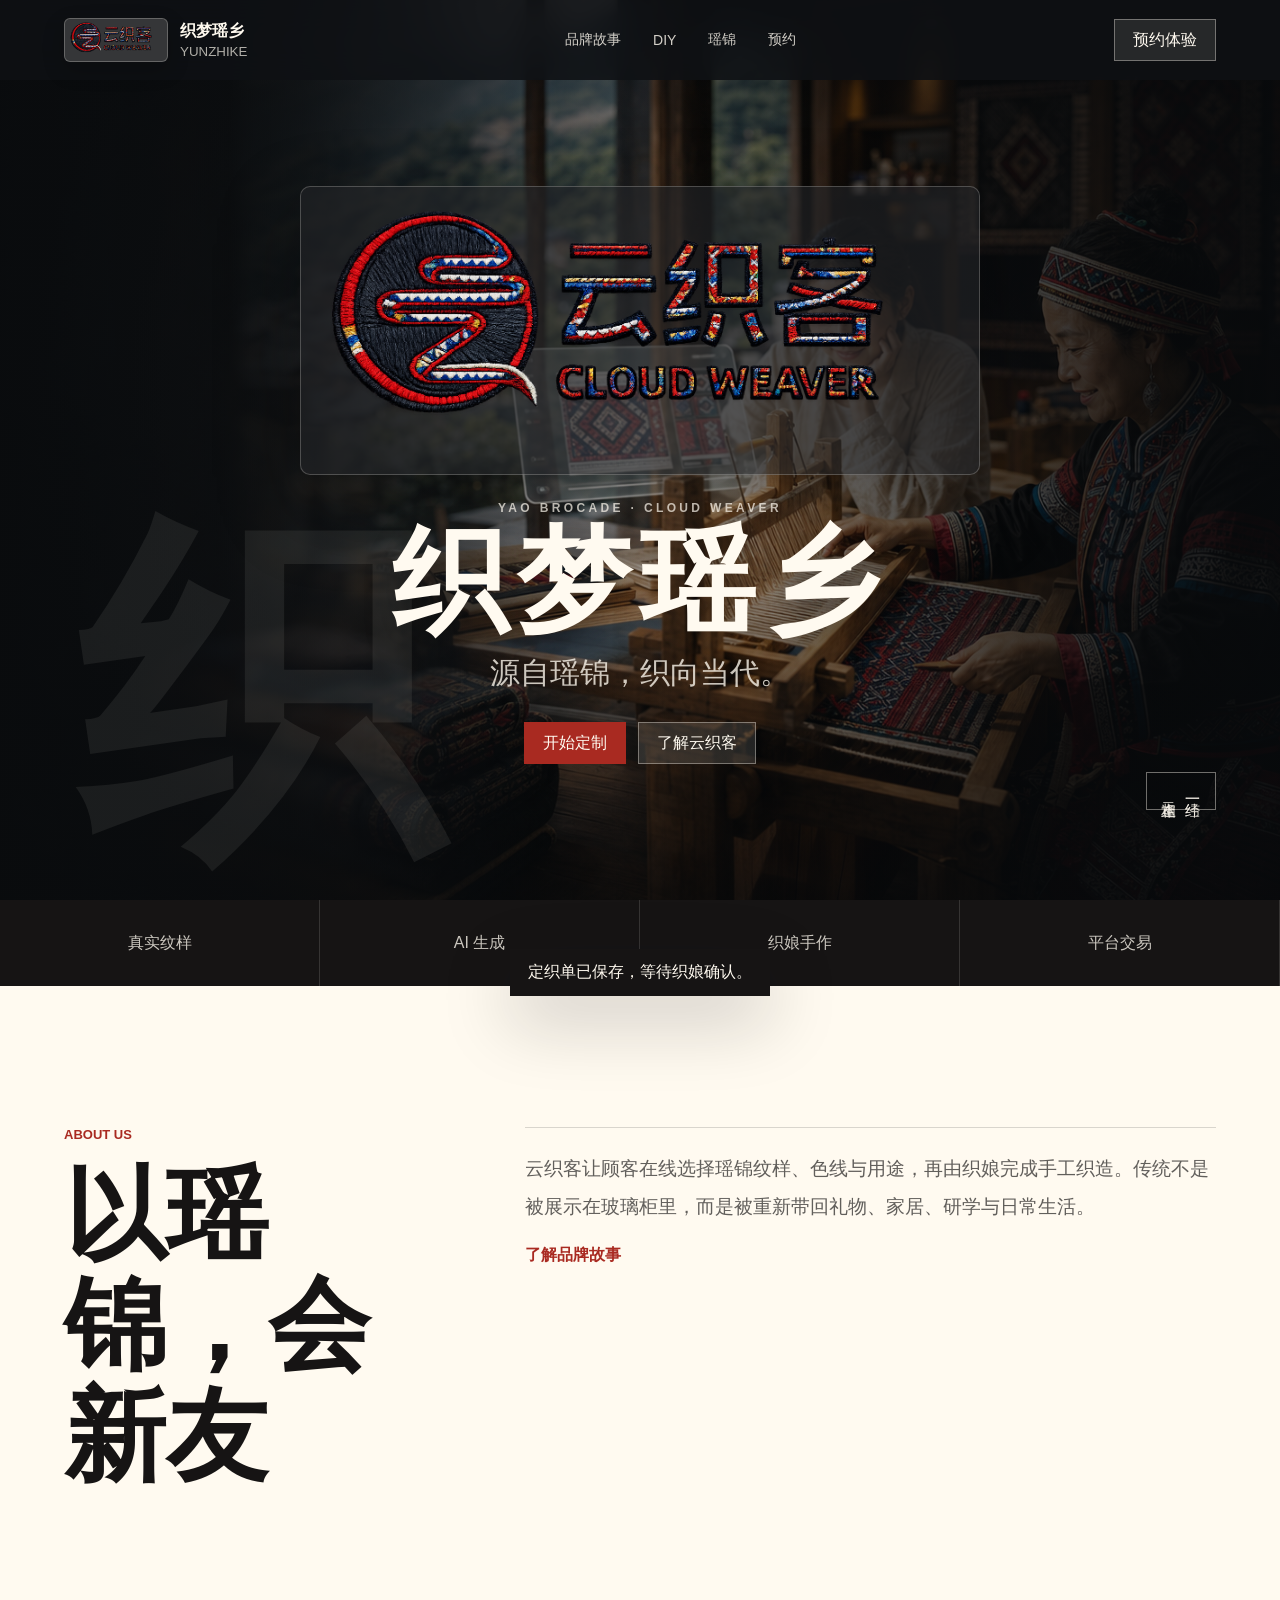
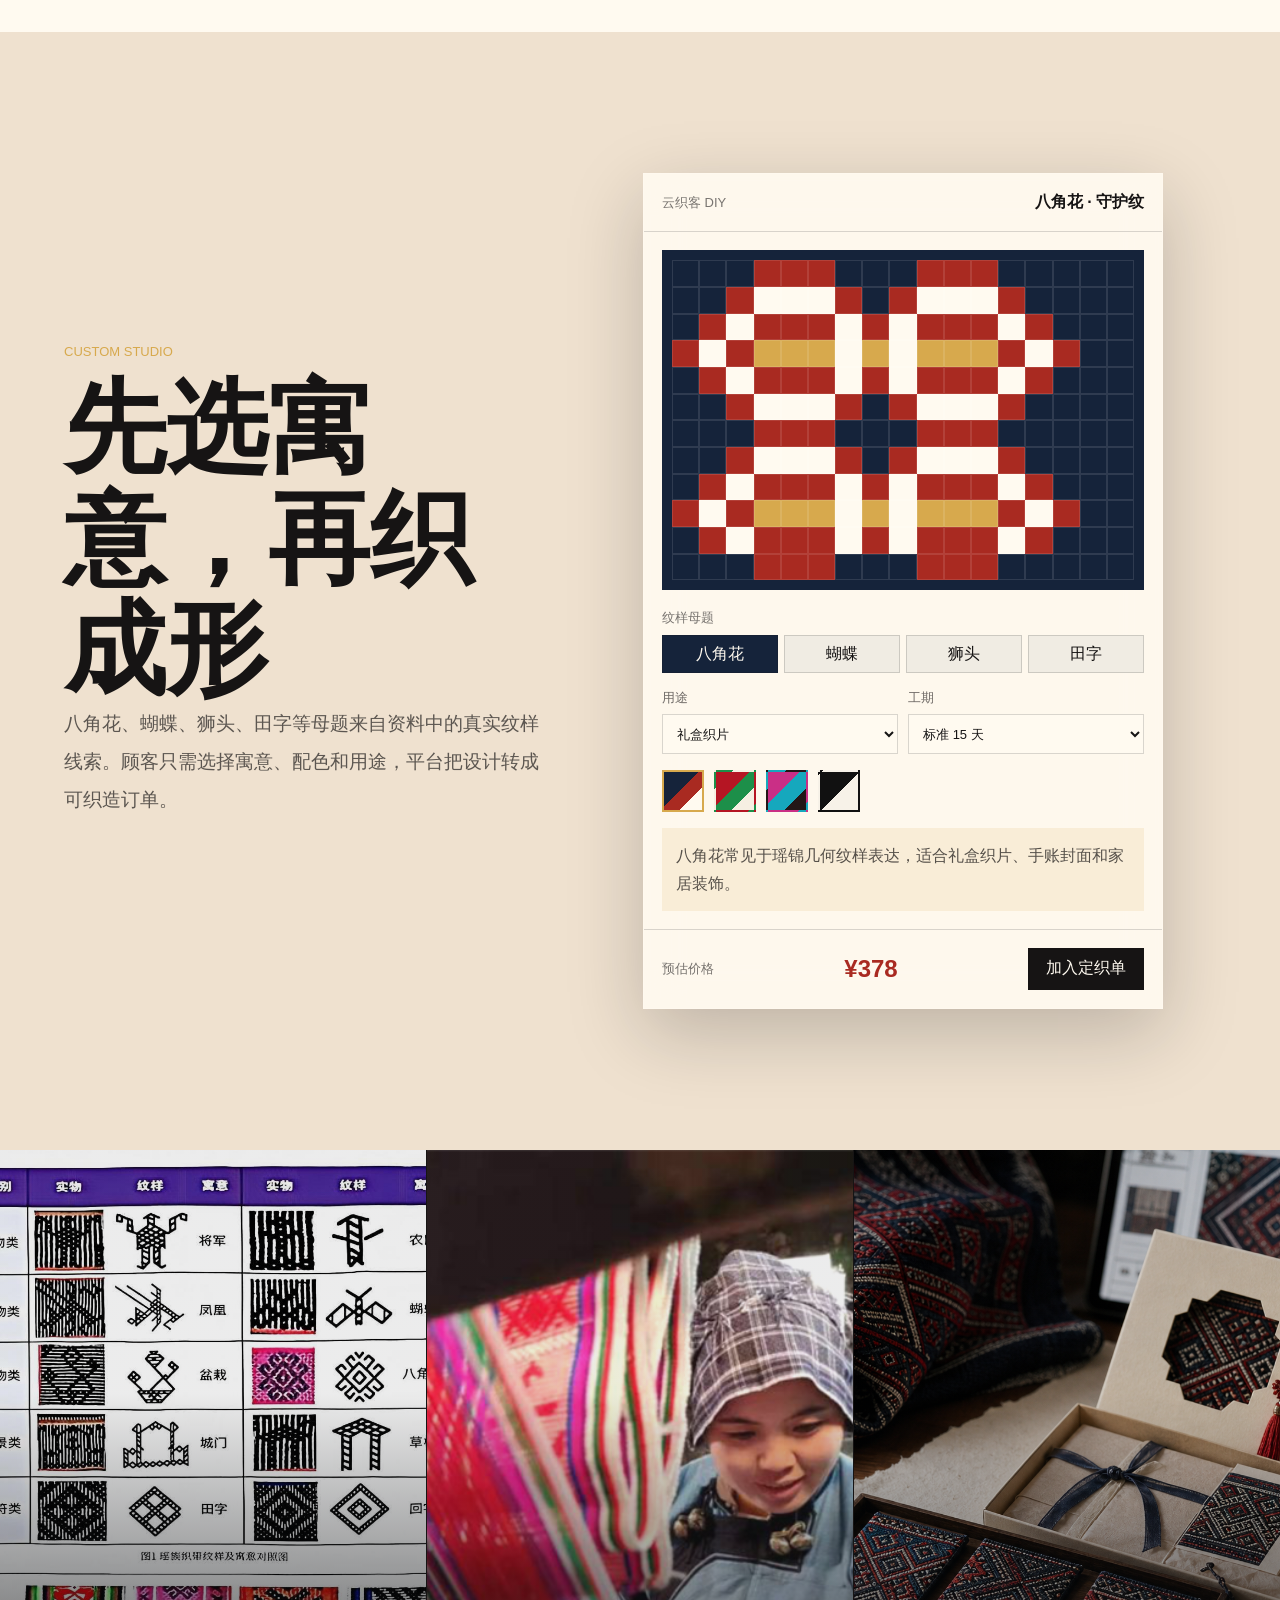
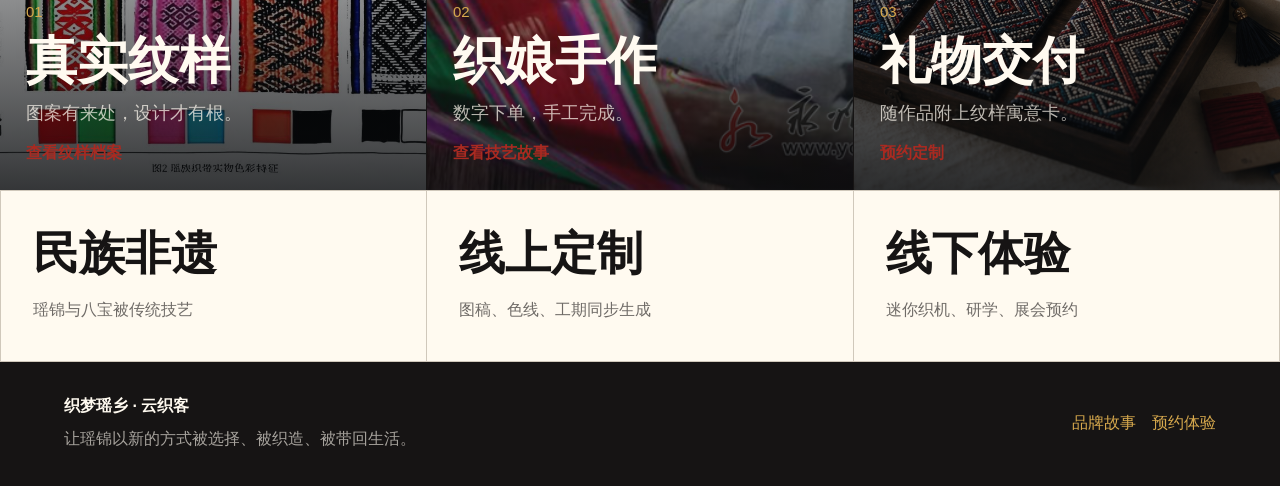
==== commit d6c81ba4: "更新品牌 Logo 与主页展示" ====
--- a/index.html
+++ b/index.html
@@ -9,7 +9,7 @@
   <body class="home-page">
     <header class="topbar solid">
       <a class="brand image-brand" href="./index.html" aria-label="云织客首页">
-        <img src="./assets/yunjike-logo.png" alt="云织客 logo" />
+        <img src="./assets/logo.png" alt="云织客新品牌 logo" />
         <span><strong>织梦瑶乡</strong><small>YUNZHIKE</small></span>
       </a>
       <nav class="nav-links" aria-label="页面导航">
@@ -27,7 +27,10 @@
         <div class="brand-veil"></div>
         <div class="hero-symbol">织</div>
         <div class="brand-hero-copy">
-          <p class="eyebrow">YAO BROCADE, REIMAGINED</p>
+          <div class="hero-logo-frame">
+            <img src="./assets/logo.png" alt="云织客新品牌 logo" />
+          </div>
+          <p class="hero-kicker">YAO BROCADE · CLOUD WEAVER</p>
           <h1>织梦瑶乡</h1>
           <p>源自瑶锦，织向当代。</p>
           <div class="hero-actions">
--- a/styles.css
+++ b/styles.css
@@ -58,16 +58,48 @@
 
 .brand-hero-copy {
   position: relative;
-  max-width: 820px;
+  display: flex;
+  width: min(860px, 100%);
+  max-width: 860px;
+  flex-direction: column;
+  align-items: center;
+}
+
+.hero-logo-frame {
+  width: min(680px, 82vw);
+  aspect-ratio: 2.35 / 1;
+  overflow: hidden;
+  border: 1px solid rgba(255, 250, 240, 0.22);
+  border-radius: 10px;
+  background: rgba(35, 37, 40, 0.62);
+  box-shadow: 0 30px 80px rgba(0, 0, 0, 0.34);
+}
+
+.hero-logo-frame img {
+  width: 100%;
+  height: 100%;
+  object-fit: cover;
+  object-position: center;
+  transform: scale(1.02);
+}
+
+.hero-kicker {
+  margin: 26px 0 12px;
+  color: rgba(255, 250, 240, 0.7);
+  font-size: 12px;
+  font-weight: 700;
+  letter-spacing: 0.28em;
 }
 
 .brand-hero-copy h1 {
   margin: 0 0 18px;
-  font-size: clamp(72px, 12vw, 164px);
-  line-height: 0.92;
-}
-
-.brand-hero-copy p:not(.eyebrow) {
+  font-size: clamp(54px, 9vw, 116px);
+  line-height: 0.94;
+  letter-spacing: 0.08em;
+  text-shadow: 0 10px 32px rgba(0, 0, 0, 0.28);
+}
+
+.brand-hero-copy p:not(.eyebrow):not(.hero-kicker) {
   margin-bottom: 0;
   color: rgba(255, 250, 240, 0.78);
   font-size: clamp(20px, 2.4vw, 30px);
@@ -317,12 +349,25 @@
 
 @media (max-width: 620px) {
   .brand-hero {
-    text-align: left;
-    place-items: end start;
+    text-align: center;
+    place-items: center;
+  }
+
+  .brand-hero-copy {
+    align-items: center;
+  }
+
+  .hero-logo-frame {
+    width: min(100%, 560px);
+  }
+
+  .brand-hero-copy h1 {
+    font-size: clamp(48px, 16vw, 76px);
+    letter-spacing: 0.04em;
   }
 
   .brand-hero-copy .hero-actions {
-    justify-content: flex-start;
+    justify-content: center;
   }
 
   .brand-strip {
@@ -827,11 +872,13 @@
 }
 
 .image-brand img {
-  width: 48px;
-  height: 48px;
-  object-fit: contain;
-  border: 1px solid rgba(255, 250, 240, 0.42);
-  background: #bff1ef;
+  width: 104px;
+  height: 44px;
+  object-fit: cover;
+  border: 1px solid rgba(255, 250, 240, 0.24);
+  border-radius: 6px;
+  background: #353638;
+  box-shadow: 0 8px 22px rgba(0, 0, 0, 0.2);
 }
 
 .dense-hero {
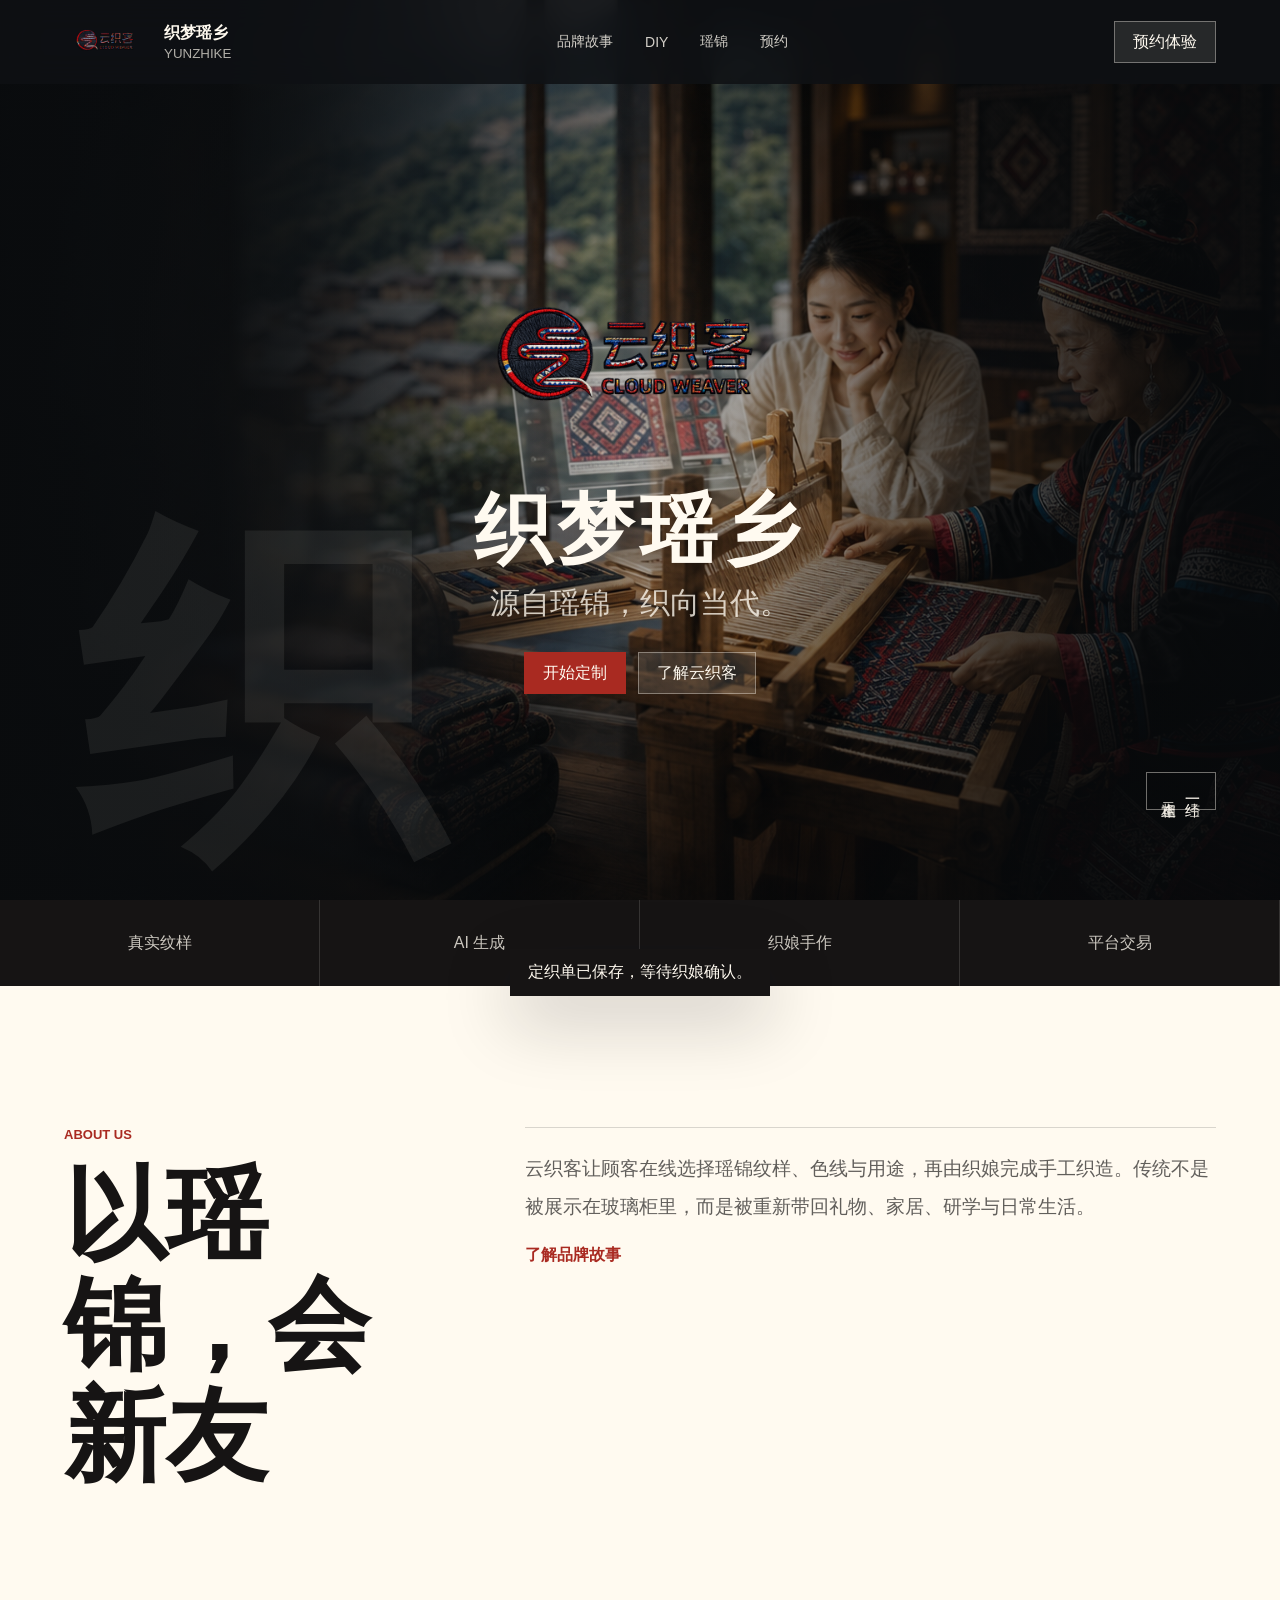
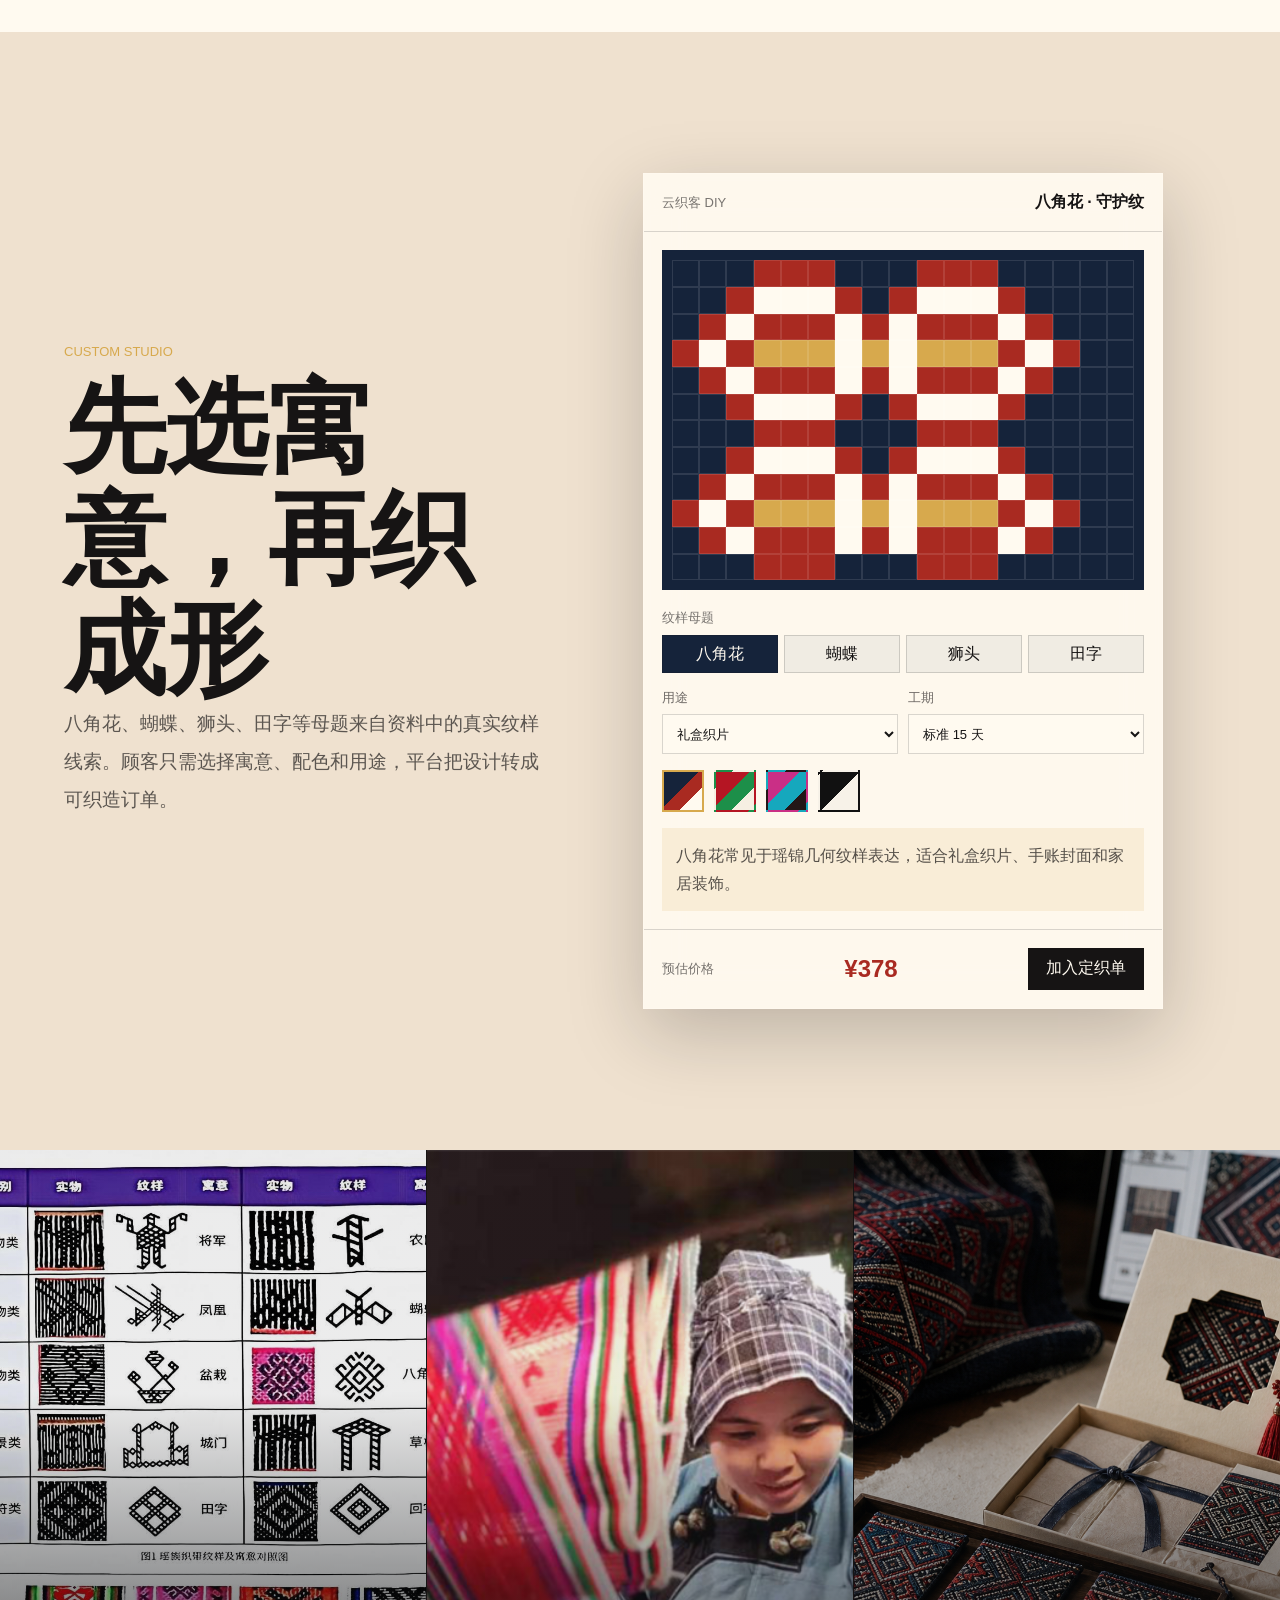
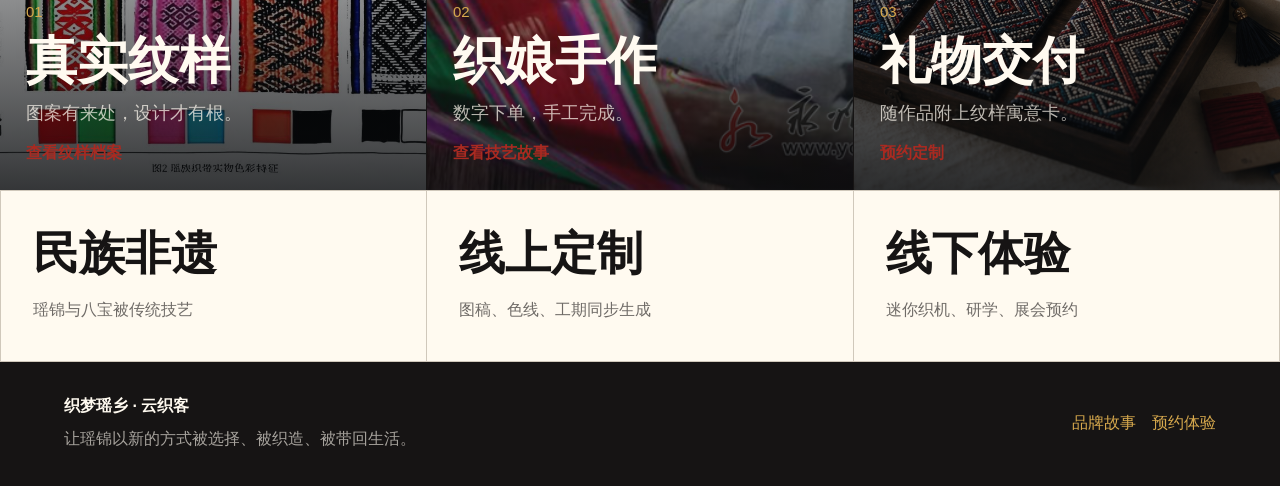
==== commit 1de9c854: "缩小主页 Logo 并简化导航展示" ====
--- a/index.html
+++ b/index.html
@@ -30,7 +30,6 @@
           <div class="hero-logo-frame">
             <img src="./assets/logo.png" alt="云织客新品牌 logo" />
           </div>
-          <p class="hero-kicker">YAO BROCADE · CLOUD WEAVER</p>
           <h1>织梦瑶乡</h1>
           <p>源自瑶锦，织向当代。</p>
           <div class="hero-actions">
--- a/styles.css
+++ b/styles.css
@@ -66,40 +66,25 @@
 }
 
 .hero-logo-frame {
-  width: min(680px, 82vw);
-  aspect-ratio: 2.35 / 1;
-  overflow: hidden;
-  border: 1px solid rgba(255, 250, 240, 0.22);
-  border-radius: 10px;
-  background: rgba(35, 37, 40, 0.62);
-  box-shadow: 0 30px 80px rgba(0, 0, 0, 0.34);
+  width: min(320px, 58vw);
 }
 
 .hero-logo-frame img {
-  width: 100%;
-  height: 100%;
-  object-fit: cover;
-  object-position: center;
-  transform: scale(1.02);
-}
-
-.hero-kicker {
-  margin: 26px 0 12px;
-  color: rgba(255, 250, 240, 0.7);
-  font-size: 12px;
-  font-weight: 700;
-  letter-spacing: 0.28em;
+  display: block;
+  width: 100%;
+  height: auto;
+  object-fit: contain;
 }
 
 .brand-hero-copy h1 {
-  margin: 0 0 18px;
-  font-size: clamp(54px, 9vw, 116px);
+  margin: 24px 0 18px;
+  font-size: clamp(48px, 6vw, 82px);
   line-height: 0.94;
   letter-spacing: 0.08em;
   text-shadow: 0 10px 32px rgba(0, 0, 0, 0.28);
 }
 
-.brand-hero-copy p:not(.eyebrow):not(.hero-kicker) {
+.brand-hero-copy p:not(.eyebrow) {
   margin-bottom: 0;
   color: rgba(255, 250, 240, 0.78);
   font-size: clamp(20px, 2.4vw, 30px);
@@ -358,11 +343,12 @@
   }
 
   .hero-logo-frame {
-    width: min(100%, 560px);
+    width: min(250px, 68vw);
   }
 
   .brand-hero-copy h1 {
-    font-size: clamp(48px, 16vw, 76px);
+    margin-top: 20px;
+    font-size: clamp(44px, 14vw, 64px);
     letter-spacing: 0.04em;
   }
 
@@ -872,13 +858,14 @@
 }
 
 .image-brand img {
-  width: 104px;
-  height: 44px;
-  object-fit: cover;
-  border: 1px solid rgba(255, 250, 240, 0.24);
-  border-radius: 6px;
-  background: #353638;
-  box-shadow: 0 8px 22px rgba(0, 0, 0, 0.2);
+  display: block;
+  width: 88px;
+  height: 48px;
+  object-fit: contain;
+  border: 0;
+  border-radius: 0;
+  background: transparent;
+  box-shadow: none;
 }
 
 .dense-hero {
